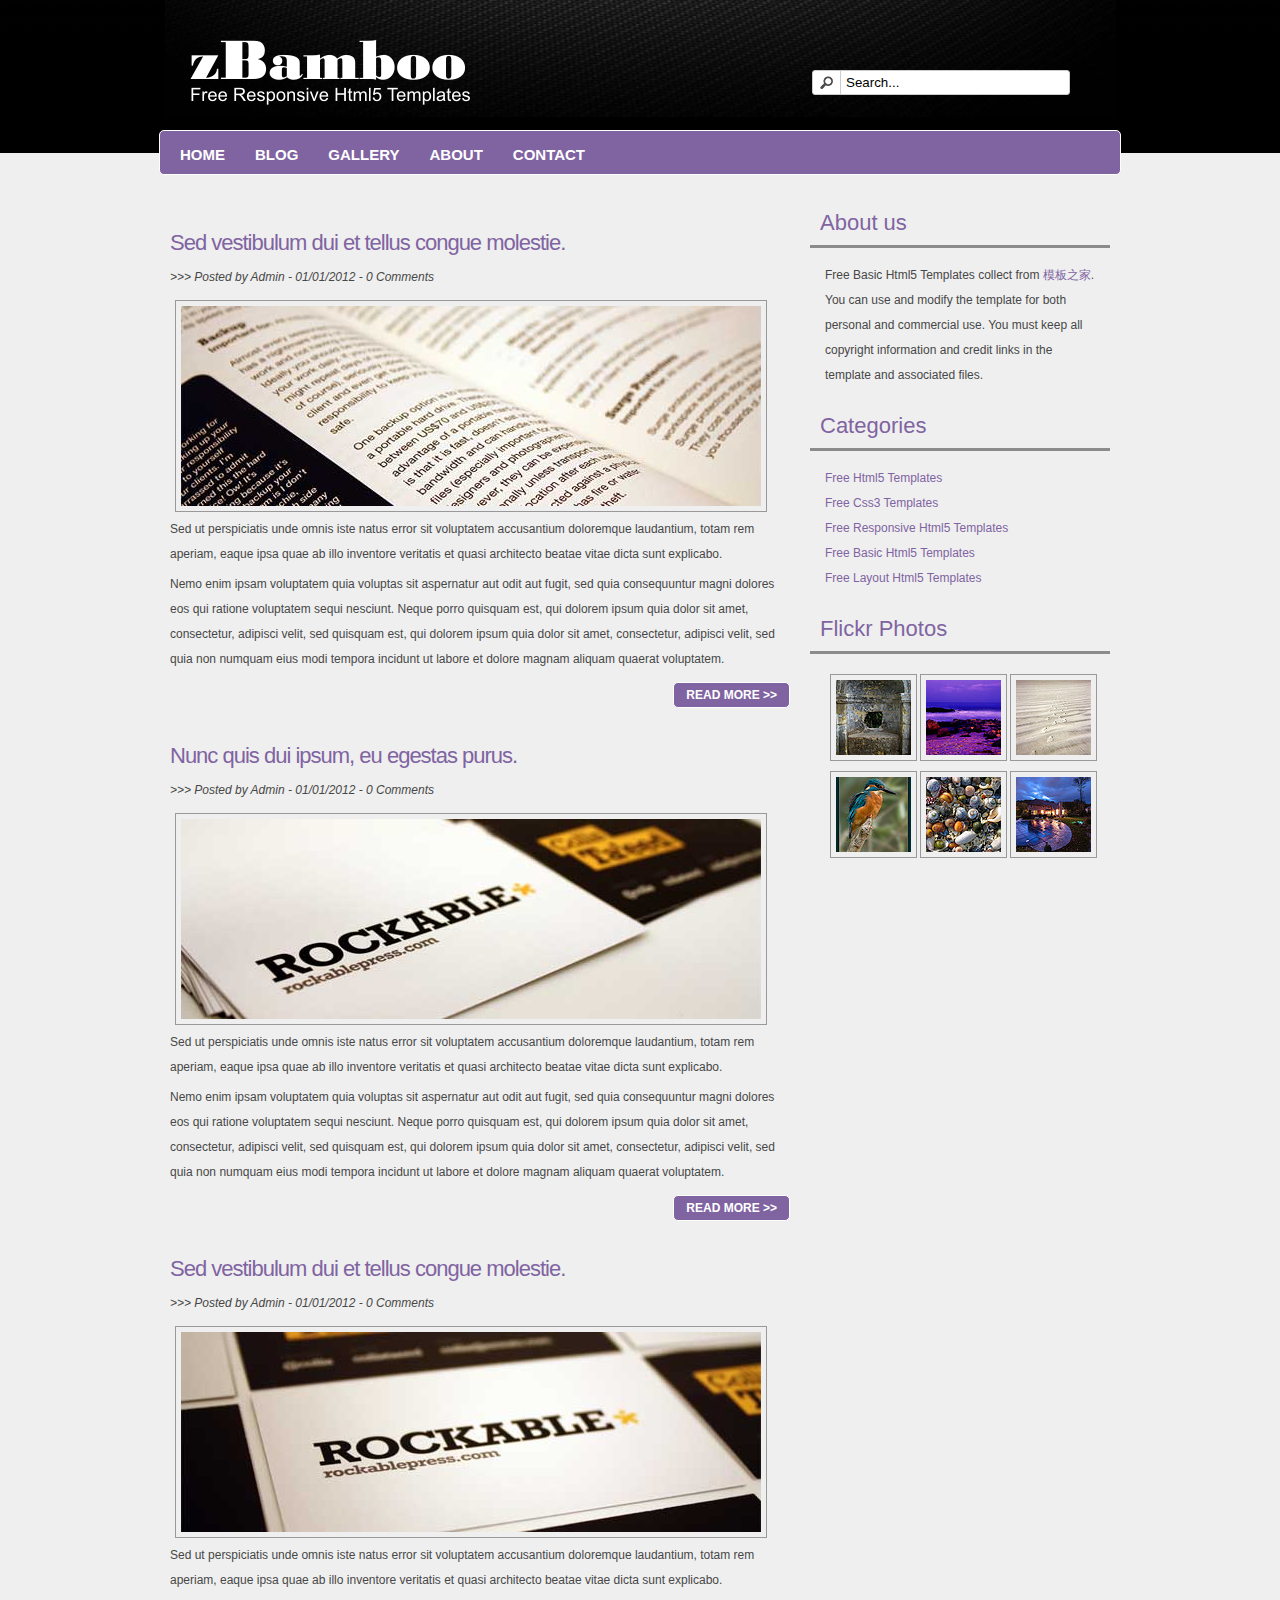
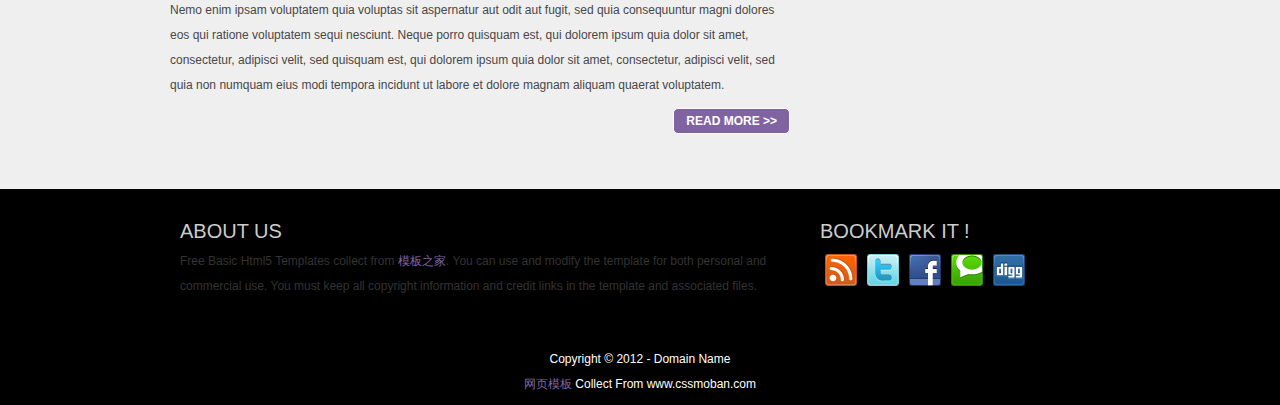
==== blog.html @ 7bd302c9 "scxjyjy" ====
﻿<!DOCTYPE html>
<!--[if lt IE 7 ]><html class="ie ie6" lang="en"> <![endif]-->
<!--[if IE 7 ]><html class="ie ie7" lang="en"> <![endif]-->
<!--[if IE 8 ]><html class="ie ie8" lang="en"> <![endif]-->
<!--[if (gte IE 9)|!(IE)]><!--><html lang="en"> <!--<![endif]-->
<head>

    <!-- Basic Page Needs
  ================================================== -->
	<meta charset="utf-8">
	<title>zBamboo Free Html5 Responsive Template</title>
	<meta name="description" content="Free Html5 Templates and Free Responsive Themes Designed by Kimmy">
	<meta name="author" content="www.cssmoban.com">
	
    <!-- Mobile Specific Metas
  ================================================== -->
	<meta name="viewport" content="width=device-width, initial-scale=1, maximum-scale=1">
    
    <!-- CSS
  ================================================== -->
	<link rel="stylesheet" href="css/zerogrid.css">
	<link rel="stylesheet" href="css/style.css">
    <link rel="stylesheet" href="css/responsive.css">
	<link rel="stylesheet" href="css/responsiveslides.css" />
	
	<!--[if lt IE 8]>
       <div style=' clear: both; text-align:center; position: relative;'>
         <a href="http://windows.microsoft.com/en-US/internet-explorer/products/ie/home?ocid=ie6_countdown_bannercode">
           <img src="http://storage.ie6countdown.com/assets/100/images/banners/warning_bar_0000_us.jpg" border="0" height="42" width="820" alt="You are using an outdated browser. For a faster, safer browsing experience, upgrade for free today." />
        </a>
      </div>
    <![endif]-->
    <!--[if lt IE 9]>
		<script src="js/html5.js"></script>
	<![endif]-->
	
	<link href='./images/favicon.ico' rel='icon' type='image/x-icon'/>
	
	<script src="js/jquery.min.js"></script>
	<script src="js/responsiveslides.js"></script>
	<script>
    $(function () {
      $("#slider").responsiveSlides({
        auto: true,
        pager: false,
        nav: true,
        speed: 500,
        maxwidth: 960,
        namespace: "centered-btns"
      });
    });
  </script>
    
</head>
<body>
<!--------------Header--------------->
<header> 
	<div id="logo"><a href=""><img src="./images/logo.png"/></a></div>
	<div id="search">
		<div class="button-search"></div>
		<input type="text" value="Search..." onfocus="if (this.value == &#39;Search...&#39;) {this.value = &#39;&#39;;}" onblur="if (this.value == &#39;&#39;) {this.value = &#39;Search...&#39;;}">
	</div>
</header>

<!--------------Navigation--------------->

<nav>
	<ul>
		<li><a href="index.html">Home</a></li>
		<li><a href="blog.html">Blog</a></li>
		<li><a href="gallery.html">Gallery</a></li>
		<li><a href="single.html">About</a></li>
		<li><a href="single.html">Contact</a></li>
	</ul>
</nav>
			
<!--------------Content--------------->
<section id="content">
	<div class="zerogrid">
		<div class="row">
			<div class="main-content">
				<div class="row">
					<div class="col-2-3">
						<article>
							<div class="heading">
								<h2><a href="single.html">Sed vestibulum dui et tellus congue molestie.</a></h2>
								<p class="info">>>> Posted by Admin - 01/01/2012 - 0 Comments</p>
							</div>
							<div class="content">
								<img src="images/img1.jpg"/>
								<p>Sed ut perspiciatis unde omnis iste natus error sit voluptatem accusantium doloremque laudantium, totam rem aperiam, eaque ipsa quae ab illo inventore veritatis et quasi architecto beatae vitae dicta sunt explicabo.</p>
								<p>Nemo enim ipsam voluptatem quia voluptas sit aspernatur aut odit aut fugit, sed quia consequuntur magni dolores eos qui ratione voluptatem sequi nesciunt. Neque porro quisquam est, qui dolorem ipsum quia dolor sit amet, consectetur, adipisci velit, sed quisquam est, qui dolorem ipsum quia dolor sit amet, consectetur, adipisci velit, sed quia non numquam eius modi tempora incidunt ut labore et dolore magnam aliquam quaerat voluptatem.</p>
							</div>
							<div class="footer">
								<p class="more"><a class="button" href="single.html">Read more >></a></p>
							</div>
						</article>
						<article>
							<div class="heading">
								<h2><a href="single.html">Nunc quis dui ipsum, eu egestas purus.</a></h2>
								<p class="info">>>> Posted by Admin - 01/01/2012 - 0 Comments</p>
							</div>
							<div class="content">
								<img src="images/img2.jpg"/>
								<p>Sed ut perspiciatis unde omnis iste natus error sit voluptatem accusantium doloremque laudantium, totam rem aperiam, eaque ipsa quae ab illo inventore veritatis et quasi architecto beatae vitae dicta sunt explicabo.</p>
								<p>Nemo enim ipsam voluptatem quia voluptas sit aspernatur aut odit aut fugit, sed quia consequuntur magni dolores eos qui ratione voluptatem sequi nesciunt. Neque porro quisquam est, qui dolorem ipsum quia dolor sit amet, consectetur, adipisci velit, sed quisquam est, qui dolorem ipsum quia dolor sit amet, consectetur, adipisci velit, sed quia non numquam eius modi tempora incidunt ut labore et dolore magnam aliquam quaerat voluptatem.</p>
							</div>
							<div class="footer">
								<p class="more"><a class="button" href="single.html">Read more >></a></p>
							</div>
						</article>
						<article>
							<div class="heading">
								<h2><a href="single.html">Sed vestibulum dui et tellus congue molestie.</a></h2>
								<p class="info">>>> Posted by Admin - 01/01/2012 - 0 Comments</p>
							</div>
							<div class="content">
								<img src="images/img3.jpg"/>
								<p>Sed ut perspiciatis unde omnis iste natus error sit voluptatem accusantium doloremque laudantium, totam rem aperiam, eaque ipsa quae ab illo inventore veritatis et quasi architecto beatae vitae dicta sunt explicabo.</p>
								<p>Nemo enim ipsam voluptatem quia voluptas sit aspernatur aut odit aut fugit, sed quia consequuntur magni dolores eos qui ratione voluptatem sequi nesciunt. Neque porro quisquam est, qui dolorem ipsum quia dolor sit amet, consectetur, adipisci velit, sed quisquam est, qui dolorem ipsum quia dolor sit amet, consectetur, adipisci velit, sed quia non numquam eius modi tempora incidunt ut labore et dolore magnam aliquam quaerat voluptatem.</p>
							</div>
							<div class="footer">
								<p class="more"><a class="button" href="single.html">Read more >></a></p>
							</div>
						</article>
					</div>
					<div class="sidebar col-1-3">
						<section>
							<div class="heading">About us</div>
							<div class="content">
								Free Basic Html5 Templates collect from <a href="http://www.cssmoban.com" title="模板之家">模板之家</a>. You can use and modify the template for both personal and commercial use. You must keep all copyright information and credit links in the template and associated files.
							</div>
						</section>
						<section>
							<div class="heading">Categories</div>
							<div class="content">
								<ul>
									<li><a href="http://www.cssmoban.com">Free Html5 Templates</a></li>
									<li><a href="http://www.cssmoban.com">Free Css3 Templates</a></li>
									<li><a href="http://www.cssmoban.com">Free Responsive Html5 Templates</a></li>
									<li><a href="http://www.cssmoban.com">Free Basic Html5 Templates</a></li>
									<li><a href="http://www.cssmoban.com">Free Layout Html5 Templates</a></li>
								</ul>
							</div>
						</section>
						<section>
							<div class="heading">Flickr Photos</div>
							<div class="content">
								<table border="0px">
									<tr>
										<td><img src="images/f1.jpg"/></td>
										<td><img src="images/f2.jpg"/></td>
										<td><img src="images/f3.jpg"/></td>
									</tr>
									<tr>
										<td><img src="images/f4.jpg"/></td>
										<td><img src="images/f5.jpg"/></td>
										<td><img src="images/f6.jpg"/></td>
									</tr>
								</table>
							</div>
						</section>
					</div>
				</div>
			</div>
		</div>
	</div>
</section>
<!--------------Footer--------------->
<footer>
	<div class="zerogrid">
		<div class="row wrapper">
			<section class="col-2-3">
				<div class="heading">About us</div>
				<div class="content">
					Free Basic Html5 Templates collect from <a href="http://www.cssmoban.com" title="模板之家">模板之家</a>. You can use and modify the template for both personal and commercial use. You must keep all copyright information and credit links in the template and associated files.
				</div>
			</section>
			<section class="col-1-3">
				<div class="heading">Bookmark it !</div>
				<div class="content">
					<img src="images/icon1.gif" />
					<img src="images/icon2.gif" />
					<img src="images/icon3.gif" />
					<img src="images/icon4.gif" />
					<img src="images/icon5.gif" />
				</div>
			</section>
		</div>
	</div>
	
	<div id="copyright">
	<p>Copyright © 2012 - Domain Name</p>
	<p><a href="http://www.cssmoban.com/" target="_blank" title="网页模板">网页模板</a> Collect From www.cssmoban.com</p>
</div>
</footer>

</body></html>
---- css/zerogrid.css ----
/*
* Zerogrid V1.0
* Copyright 2012, Kimmy | wwww.cssmoban.com
*/


/*--------------Table of Contents
    #Base 960 Grid
    #Tablet (Portrait)
    #Mobile (Portrait)
    #Mobile (Landscape)
*/
/*--------------Base 960 Grid*/

    .zerogrid                                  { position: relative; width: 960px; margin: 0 auto; padding: 0;}
    .zerogrid .row                             { margin-bottom: 10px;}
	
	.zerogrid .offleft					   	   { margin-left: 0px!important;}
	.zerogrid .offright					       { margin-right: 0px!important;}
	.zerogrid .offtop						   { margin-top: 0px!important;}
	.zerogrid .offbottom					   { margin-bottom: 0px!important;}
	

	.zerogrid .col01,.zerogrid .col02,.zerogrid .col03,.zerogrid .col04,.zerogrid .col05,.zerogrid .col06,.zerogrid .col07,.zerogrid .col08,
	.zerogrid .col09,.zerogrid .col10,.zerogrid .col11,.zerogrid .col12,.zerogrid .col13 ,.zerogrid .col14,.zerogrid .col15 ,.zerogrid .col16,
	.zerogrid .col-1-3,.zerogrid .col-2-3 { float: left; display: inline; margin:10px;}
	
    /* Base Grid */
	.zerogrid .col01                    { width: 40px;  }
    .zerogrid .col02                    { width: 100px; }
    .zerogrid .col03                    { width: 160px; }
    .zerogrid .col04                    { width: 220px; }
    .zerogrid .col05                    { width: 280px; }
    .zerogrid .col06                    { width: 340px; }
    .zerogrid .col07                    { width: 400px; }
    .zerogrid .col08                    { width: 460px; }
    .zerogrid .col09                    { width: 520px; }
    .zerogrid .col10                    { width: 580px; }
    .zerogrid .col11                    { width: 640px; }
    .zerogrid .col12                    { width: 700px; }
    .zerogrid .col13                    { width: 760px; }
    .zerogrid .col14                    { width: 820px; }
    .zerogrid .col15                    { width: 880px; }
    .zerogrid .col16                    { width: 940px; }

    .zerogrid .col-1-3                  { width: 300px; }
    .zerogrid .col-2-3                  { width: 620px; }

    /* Offsets */
    .zerogrid .offset01                   { margin-left: 60px;  }
    .zerogrid .offset02                   { margin-left: 120px; }
    .zerogrid .offset03                   { margin-left: 180px; }
    .zerogrid .offset04                   { margin-left: 240px; }
    .zerogrid .offset05                   { margin-left: 300px; }
    .zerogrid .offset06                   { margin-left: 360px; }
    .zerogrid .offset07                   { margin-left: 420px; }
    .zerogrid .offset08                   { margin-left: 480px; }
    .zerogrid .offset09                   { margin-left: 540px; }
    .zerogrid .offset10                   { margin-left: 600px; }
    .zerogrid .offset11                   { margin-left: 660px; }
    .zerogrid .offset12                   { margin-left: 720px; }
    .zerogrid .offset13                   { margin-left: 780px; }
    .zerogrid .offset14                   { margin-left: 840px; }
    .zerogrid .offset15                   { margin-left: 900px; }



/*--------------Tablet (Portrait)*/

    /* Note: Design for a width of 768px */

    @media only screen and (min-width: 768px) and (max-width: 959px) {
        .zerogrid                          { width: 768px; }

		.zerogrid .col01,.zerogrid .col02,.zerogrid .col03,.zerogrid .col04,.zerogrid .col05,.zerogrid .col06,.zerogrid .col07,.zerogrid .col08,
		.zerogrid .col09,.zerogrid .col10,.zerogrid .col11,.zerogrid .col12,.zerogrid .col13 ,.zerogrid .col14,.zerogrid .col15 ,.zerogrid .col16,
		.zerogrid .col-1-3,.zerogrid .col-2-3 { margin: 10px;  }
		
        .zerogrid .col01                   { width: 28px; }
        .zerogrid .col02                   { width: 76px; }
        .zerogrid .col03                   { width: 124px; }
        .zerogrid .col04                   { width: 172px; }
        .zerogrid .col05                   { width: 220px; }
        .zerogrid .col06                   { width: 268px; }
        .zerogrid .col07                   { width: 316px; }
        .zerogrid .col08                   { width: 364px; }
        .zerogrid .col09                   { width: 412px; }
        .zerogrid .col10                   { width: 460px; }
        .zerogrid .col11                   { width: 508px; }
        .zerogrid .col12                   { width: 556px; }
        .zerogrid .col13                   { width: 604px; }
        .zerogrid .col14                   { width: 652px; }
        .zerogrid .col15                   { width: 700px; }
        .zerogrid .col16                   { width: 748px; }

        .zerogrid .col-1-3                { width: 236px; }
        .zerogrid .col-2-3                { width: 492px; }

        /* Offsets */ 
        .zerogrid .offset01                 { margin-left: 48px; }
        .zerogrid .offset02                 { margin-left: 96px; }
        .zerogrid .offset03                 { margin-left: 144px; }
        .zerogrid .offset04                 { margin-left: 192px; }
        .zerogrid .offset05                 { margin-left: 240px; }
        .zerogrid .offset06                 { margin-left: 288px; }
        .zerogrid .offset07                 { margin-left: 336px; }
        .zerogrid .offset08                 { margin-left: 384px; }
        .zerogrid .offset09                 { margin-left: 432px; }
        .zerogrid .offset10                 { margin-left: 480px; }
        .zerogrid .offset11                 { margin-left: 528px; }
        .zerogrid .offset12                 { margin-left: 576px; }
        .zerogrid .offset13                 { margin-left: 624px; }
        .zerogrid .offset14                 { margin-left: 672px; }
        .zerogrid .offset15                 { margin-left: 720px; }
    }


/*--------------Mobile (Portrait)*/

    /* Note: Design for a width of 320px */

    @media only screen and (max-width: 767px) {
        .zerogrid { width: 300px; }

		.zerogrid .col01,.zerogrid .col02,.zerogrid .col03,.zerogrid .col04,.zerogrid .col05,.zerogrid .col06,.zerogrid .col07,.zerogrid .col08,
		.zerogrid .col09,.zerogrid .col10,.zerogrid .col11,.zerogrid .col12,.zerogrid .col13 ,.zerogrid .col14,.zerogrid .col15 ,.zerogrid .col16,
		.zerogrid .col-1-3,.zerogrid .col-2-3 {margin: 10px 0; }
		
        .zerogrid .col01,
        .zerogrid .col02,
        .zerogrid .col03,
        .zerogrid .col04,
        .zerogrid .col05,
        .zerogrid .col06,
        .zerogrid .col07,
        .zerogrid .col08,
        .zerogrid .col09,
        .zerogrid .col10,
        .zerogrid .col11,
        .zerogrid .col12,
        .zerogrid .col13,
        .zerogrid .col14,
        .zerogrid .col15,
        .zerogrid .col16,
        .zerogrid .col-1-3,
        .zerogrid .col-2-3  { width: 300px; }

        /* Offsets */
        .zerogrid .offset01,
        .zerogrid .offset02,
        .zerogrid .offset03,
        .zerogrid .offset04,
        .zerogrid .offset05,
        .zerogrid .offset06,
        .zerogrid .offset07,
        .zerogrid .offset08,
        .zerogrid .offset09,
        .zerogrid .offset10,
        .zerogrid .offset11,
        .zerogrid .offset12,
        .zerogrid .offset13,
        .zerogrid .offset14,
        .zerogrid .offset15 { margin-left: 0; }

    }


/*--------------Mobile (Landscape)*/

    /* Note: Design for a width of 480px */

    @media only screen and (min-width: 480px) and (max-width: 767px) {
        .zerogrid { width: 420px; }
		
        .zerogrid .col01,.zerogrid .col02,.zerogrid .col03,.zerogrid .col04,.zerogrid .col05,.zerogrid .col06,.zerogrid .col07,.zerogrid .col08,
		.zerogrid .col09,.zerogrid .col10,.zerogrid .col11,.zerogrid .col12,.zerogrid .col13 ,.zerogrid .col14,.zerogrid .col15 ,.zerogrid .col16,
		.zerogrid .col-1-3,.zerogrid .col-2-3 {margin: 10px 0; }

        .zerogrid .col01,
        .zerogrid .col02,
        .zerogrid .col03,
        .zerogrid .col04,
        .zerogrid .col05,
        .zerogrid .col06,
        .zerogrid .col07,
        .zerogrid .col08,
        .zerogrid .col09,
        .zerogrid .col10,
        .zerogrid .col11,
        .zerogrid .col12,
        .zerogrid .col13,
        .zerogrid .col14,
        .zerogrid .col15,
        .zerogrid .col16,
        .zerogrid .col-1-3,
        .zerogrid .col-2-3 { width: 420px; }
    }
	

/* #Clearing
================================================== */

/* Self Clearing Goodness */
.zerogrid:after { content: "\0020"; display: block; height: 0; clear: both; visibility: hidden; }

/* Use clearfix class on parent to clear nested columns,
or wrap each row of columns in a <div class="row"> */
.clearfix:before,
.clearfix:after,
.row:before,
.row:after {
  content: '\0020';
  display: block;
  overflow: hidden;
  visibility: hidden;
  width: 0;
  height: 0; }
.row:after,
.clearfix:after {
  clear: both; }
.row,
.clearfix {
  zoom: 1; }

/* You can also use a <br class="clear" /> to clear columns */
.clear {
  clear: both;
  display: block;
  overflow: hidden;
  visibility: hidden;
  width: 0;
  height: 0;
}
---- css/style.css ----
/*
Free Basic Html5 Responsive Templates
Author: Kimmy
Author URI: http://www.cssmoban.com/
*/
/* ---------------------Reset----------------------- */
a,abbr,acronym,address,applet,article,aside,audio,b,blockquote,big,body,center,canvas,caption,cite,code,command,datalist,dd,del,details,dfn,dl,div,dt,em,embed,fieldset,figcaption,figure,font,footer,form,h1,h2,h3,h4,h5,h6,header,hgroup,html,i,iframe,img,ins,kbd,keygen,label,legend,li,meter,nav,object,ol,output,p,pre,progress,q,s,samp,section,small,span,source,strike,strong,sub,sup,table,tbody,tfoot,thead,th,tr,tdvideo,tt,u,ul,var{background:transparent;border:0 none;font-size:100%;margin:0;padding:0;border:0;outline:0;vertical-align:top;}ol, ul {list-style:none;}blockquote, q {quotes:none;}table, table td {padding:0;border:none;border-collapse:collapse;}img {vertical-align:top;}embed {vertical-align:top;}
article, aside, audio, canvas, command, datalist, details, embed, figcaption, figure, footer, header, hgroup, keygen, meter, nav, output, progress, section, source, video {display:block;}
mark, rp, rt, ruby, summary, time {display:inline;}
input, textarea {border:0; padding:0; margin:0; outline: 0;}
iframe {border:0; margin:0; padding:0;}
input, textarea, select {margin:0; padding:0px;}

/* -------------------------------------------- */
/* ------------------Style---------------------- */
/* -------------------------------------------- */
html, body {width:100%; padding:0; margin:0;}
body {background: #EFEFEF url(../images/bodybg.jpg) repeat-x;color: #474747;font: 12px/25px Arial, Helvetica, sans-serif;}

/*-------------------------*/
a{color: #8064A2;text-decoration: none;}
a:hover {text-decoration: none;}

a.button, input.button {	cursor: pointer;	color: #ffffff;	line-height: 12px;	font-family: Arial, Helvetica, sans-serif;	font-size: 12px;	font-weight: bold;	background: #8064A2;	border:1px solid #ffffff; -webkit-border-radius: 5px;-moz-border-radius: 5px;-khtml-border-radius: 5px;border-radius: 5px;;}
a.button {	display: inline-block;	text-decoration: none;	padding: 6px 12px 6px 12px;}
input.button {	margin: 0;	border: 0;	height: 24px;	padding: 0px 12px 0px 12px;}
a.button:hover, input.button:hover {}

/*-------------header */
header {width:960px;margin: 0px auto; height: 130px; position:relative; background: #000000 url(../images/headerbg.jpg) no-repeat top center;}

header #logo {position:absolute; top:40px; left: 30px;}

header #search {position: absolute;top: 70px;right: 50px;	width: 258px;z-index: 15;}
header .button-search {	position: absolute;	left: 0px;	background: url('../images/button-search.png') center center no-repeat;	width: 28px;	height: 24px;	border-right: 1px solid #CCCCCC;	cursor: pointer;}
header #search input {	background: #FFF;	padding: 1px 1px 1px 33px;	width: 222px;	height: 21px;	border: 1px solid #CCCCCC;	-webkit-border-radius: 3px 3px 3px 3px;	-moz-border-radius: 3px 3px 3px 3px;	-khtml-border-radius: 3px 3px 3px 3px;	border-radius: 3px 3px 3px 3px;}

/*------------menu */
nav {width:960px;height: 43px;margin: 0 auto 15px auto;background:#8064A2; border:1px solid #FFF;-webkit-border-radius: 5px;-moz-border-radius: 5px;-khtml-border-radius: 5px;border-radius: 5px;}
nav ul {list-style: none;margin: 0;padding: 0 5px;}
nav ul li {position: relative;float: left;padding: 5px;}
nav ul li:hover {background: url('../images/menu-bg-act.jpg') repeat-x;}
nav ul li a {font-size: 15px; color: #ffffff;display: block;padding: 6px 10px 6px 10px;margin-bottom: 5px;z-index: 6;position: relative;font-weight:bold; text-transform:uppercase;}
nav ul li:hover a{color:#000;}

.featured{width:960px; margin:0 auto;}
/*-------------content */
#content {}

.main-content{}
.main-content article{margin: 20px 0;overflow:hidden; position:relative}
.main-content .heading h2{ font-size:22px; line-height:25px; letter-spacing:-1px; font-weight:normal; margin:10px 0;}
.main-content .heading .info{font-size:12px; font-style:italic;}
.main-content .content{}
.main-content .content img{float:left; margin:5px; padding:5px; border:1px solid #999;}
.main-content p{margin: 5px 0;}
.main-content .footer{}
.main-content .footer .more{float:right;}
.main-content .footer .more a{ text-decoration:none; text-transform:uppercase;}

.sidebar .heading{font-size:22px; font-weight:normal; padding: 10px ; color:#8064A2;}
.sidebar .content{padding:15px;border-top:3px solid #8B8B8B;}
.sidebar .content img{float:left; margin:5px;}
.sidebar .content a{color:#8064A2;}

/*------------footer */ 
footer { background:#000000;}
footer .wrapper{padding: 20px 0px;}
footer .heading{ color:#CCCCCC; padding-bottom:5px; padding-left:10px;font-size:20px; font-weight:normal; text-transform:uppercase;}
footer .content{color:#333333; padding-left:10px;}
footer .content img{float:left; margin:5px;}
footer ul {margin:0; padding:0;list-style-image:none;}
footer ul li { list-style:circle;margin-left:20px;}
footer ul li a { font-size:14px; color:#515151;}
footer ul li a:hover {color:#8064A2; text-decoration:none; cursor:pointer;}

/*-------------copyright*/
#copyright{ width:100%; display:inline-block; text-align:center; padding:8px 0px;color:#ffffff;}
---- css/responsive.css ----
html {
   -webkit-text-size-adjust: none;
}
.video embed,
.video object,
.video iframe {
   width: 100%;
   height: auto;
}
img{
	max-width:100%;
	height: auto;
   	width: auto\9; /* ie8 */
}

@media only screen and (min-width: 768px) and (max-width: 959px) {
	nav{width:100%;}
	header, nav, .featured {width:768px;}
}

@media only screen and (max-width: 767px) {
	header {margin-top: 0px;width:100%;height:170px;}
	header #search{bottom:10px; top:auto; right:5px;}
	.featured{width:100%;}
	nav {width:100%;background:none;height:auto;}
	nav ul li {float: none;background:#8064A2;text-align:center;padding-bottom:0px;margin-top:5px;}
	nav ul li a{margin-bottom : 0px;}
	#content{background-color:#ffffff;}
	
}

@media only screen and (min-width: 480px) and (max-width: 767px) {
	
}
---- css/responsiveslides.css ----
/*! http://responsiveslides.com v1.32 by @viljamis */

.rslides {
  position: relative;
  list-style: none;
  overflow: hidden;
  width: 100%;
  padding: 0;
  margin: 0;
  }

.rslides li {
  position: absolute;
  display: none;
  width: 100%;
  left: 0;
  top: 0;
  }

.rslides li:first-child {
  position: relative;
  display: block;
  float: left;
  }

.rslides img {
  display: block;
  height: auto;
  float: left;
  width: 100%;
  border: 0;
  }
 
 .rslides {
  margin: 0 auto;
  }

.rslides_container {
  
  position: relative;
  }

.centered-btns_nav {
  position: absolute;
  -webkit-tap-highlight-color: rgba(0,0,0,0);
  top: 50%;
  left: 0;
  opacity: 0.7;
  text-indent: -9999px;
  overflow: hidden;
  text-decoration: none;
  height: 61px;
  width: 38px;
  background: transparent url("../images/themes.gif") no-repeat left top;
  margin-top: -45px;
  }

.centered-btns_nav:active {
  opacity: 1.0;
  }

.centered-btns_nav.next {
  left: auto;
  background-position: right top;
  right: 0;
  }

.transparent-btns_nav {
  position: absolute;
  -webkit-tap-highlight-color: rgba(0,0,0,0);
  top: 0;
  left: 0;
  display: block;
  background: #fff; /* Fix for IE6-9 */
  opacity: 0;
  filter: alpha(opacity=1);
  width: 48%;
  text-indent: -9999px;
  overflow: hidden;
  height: 91%;
  }

.transparent-btns_nav.next {
  left: auto;
  right: 0;
  }

.large-btns_nav {
  position: absolute;
  -webkit-tap-highlight-color: rgba(0,0,0,0);
  opacity: 0.6;
  text-indent: -9999px;
  overflow: hidden;
  top: 0;
  bottom: 0;
  left: 0;
  background: #000 url("../images/themes.gif") no-repeat left 50%;
  width: 38px;
  }

.large-btns_nav:active {
  opacity: 1.0;
  }

.large-btns_nav.next {
  left: auto;
  background-position: right 50%;
  right: 0;
  }

.centered-btns_nav:focus,
.transparent-btns_nav:focus,
.large-btns_nav:focus {
  outline: none;
  }

.centered-btns_tabs,
.transparent-btns_tabs,
.large-btns_tabs {
  margin-top: 10px;
  text-align: center;
  }

.centered-btns_tabs li,
.transparent-btns_tabs li,
.large-btns_tabs li {
  display: inline;
  float: none;
  _float: left;
  *float: left;
  margin-right: 5px;
  }

.centered-btns_tabs a,
.transparent-btns_tabs a,
.large-btns_tabs a {
  text-indent: -9999px;
  overflow: hidden;
  -webkit-border-radius: 15px;
  -moz-border-radius: 15px;
  border-radius: 15px;
  background: #ccc;
  background: rgba(0,0,0, .2);
  display: inline-block;
  _display: block;
  *display: block;
  -webkit-box-shadow: inset 0 0 2px 0 rgba(0,0,0,.3);
  -moz-box-shadow: inset 0 0 2px 0 rgba(0,0,0,.3);
  box-shadow: inset 0 0 2px 0 rgba(0,0,0,.3);
  width: 9px;
  height: 9px;
  }

.centered-btns_here a,
.transparent-btns_here a,
.large-btns_here a {
  background: #222;
  background: rgba(0,0,0, .8);
  }
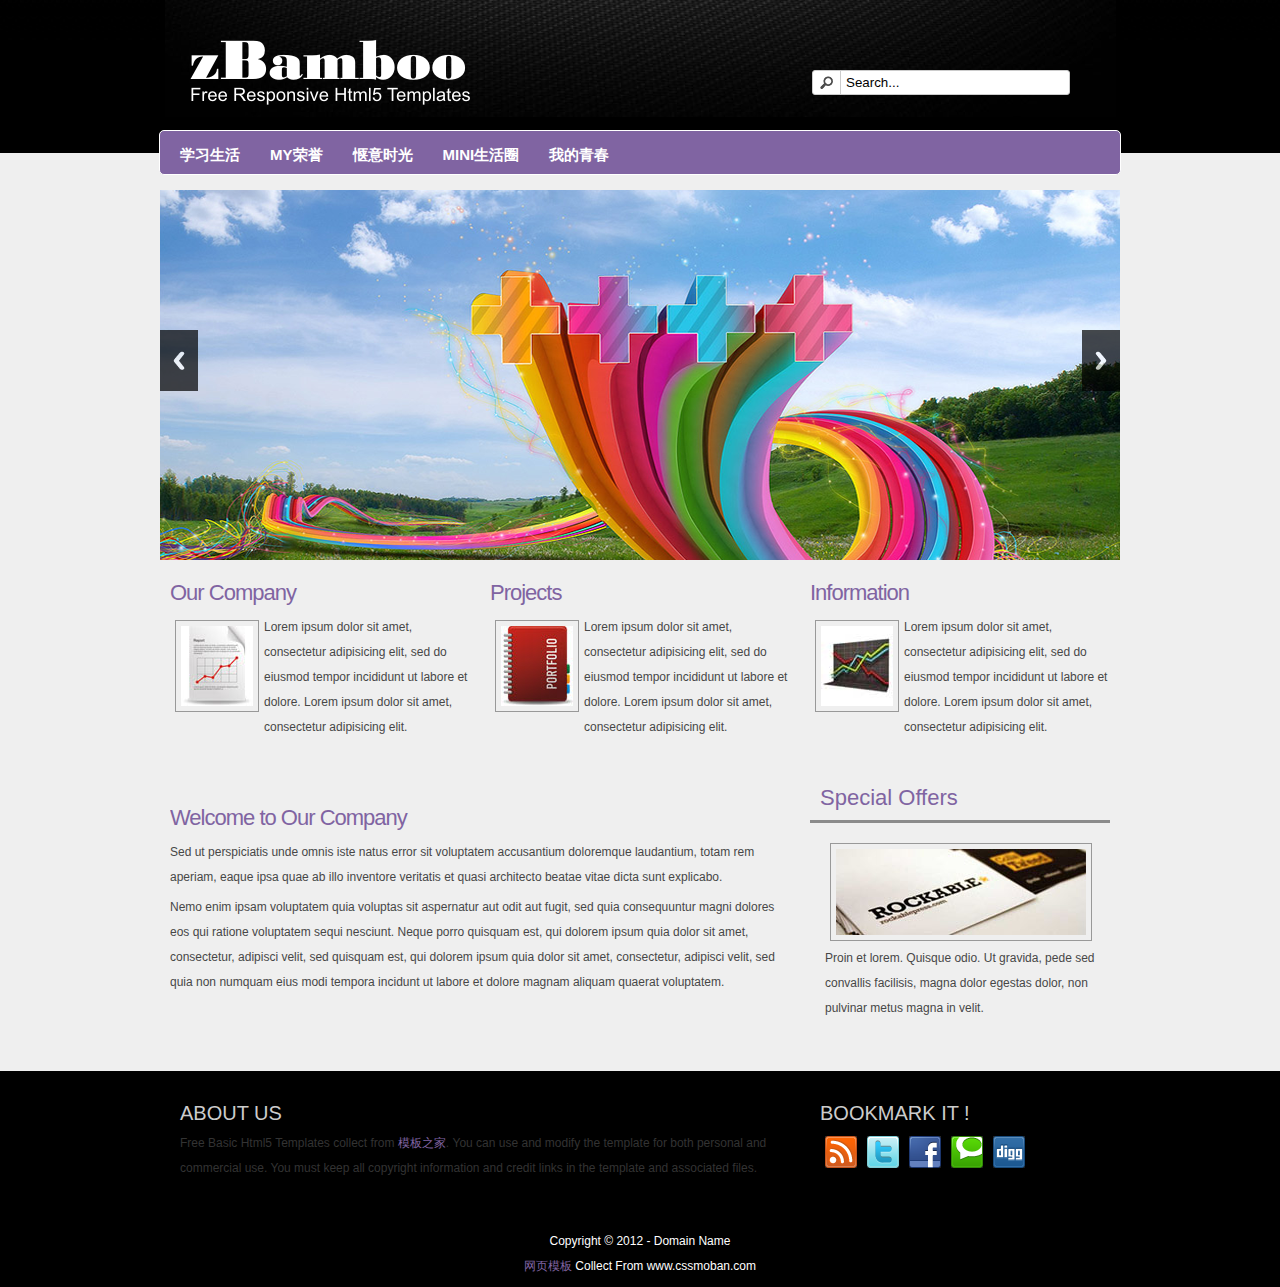
==== commit 2cabe4ec: "11" ====
--- a/blog.html
+++ b/blog.html
@@ -58,7 +58,7 @@
 	<div id="logo"><a href=""><img src="./images/logo.png"/></a></div>
 	<div id="search">
 		<div class="button-search"></div>
-		<input type="text" value="Search..." onfocus="if (this.value == &#39;Search...&#39;) {this.value = &#39;&#39;;}" onblur="if (this.value == &#39;&#39;) {this.value = &#39;Search...&#39;;}">
+		<input type="text" value="Search..." onFocus="if (this.value == &#39;Search...&#39;) {this.value = &#39;&#39;;}" onBlur="if (this.value == &#39;&#39;) {this.value = &#39;Search...&#39;;}">
 	</div>
 </header>
 
@@ -66,13 +66,25 @@
 
 <nav>
 	<ul>
-		<li><a href="index.html">Home</a></li>
-		<li><a href="blog.html">Blog</a></li>
-		<li><a href="gallery.html">Gallery</a></li>
-		<li><a href="single.html">About</a></li>
-		<li><a href="single.html">Contact</a></li>
+		<li><a href="index.html">学习生活</a></li>
+		<li><a href="blog.html">My荣誉</a></li>
+		<li><a href="gallery.html">惬意时光</a></li>
+		<li><a href="single.html">mini生活圈</a></li>
+		<li><a href="single.html">我的青春</a></li>
 	</ul>
 </nav>
+
+<!--------------Slideshow--------------->
+
+<section class="featured">
+	<div class="rslides_container">
+		<ul class="rslides" id="slider">
+			<li><img src="images/slide1.png"/></li>
+			<li><img src="images/slide2.png"/></li>
+			<li><img src="images/slide3.png"/></li>
+		</ul>
+	</div>
+</section>
 			
 <!--------------Content--------------->
 <section id="content">
@@ -80,84 +92,59 @@
 		<div class="row">
 			<div class="main-content">
 				<div class="row">
+					<div class="col-1-3">
+						<section>
+							<div class="heading">
+								<h2><a href="blog.html">Our Company</a></h2>
+							</div>
+							<div class="content">
+								<img src="images/icon1.jpg"/>
+								<p>Lorem ipsum dolor sit amet, consectetur adipisicing elit, sed do eiusmod tempor incididunt ut labore et dolore. Lorem ipsum dolor sit amet, consectetur adipisicing elit.</p>
+							</div>
+						</section>
+					</div>
+					<div class="col-1-3">
+						<section>
+							<div class="heading">
+								<h2><a href="blog.html">Projects</a></h2>
+							</div>
+							<div class="content">
+								<img src="images/icon2.jpg"/>
+								<p>Lorem ipsum dolor sit amet, consectetur adipisicing elit, sed do eiusmod tempor incididunt ut labore et dolore. Lorem ipsum dolor sit amet, consectetur adipisicing elit.</p>
+							</div>
+						</section>
+					</div>
+					<div class="col-1-3">
+						<section>
+							<div class="heading">
+								<h2><a href="blog.html">Information</a></h2>
+							</div>
+							<div class="content">
+								<img src="images/icon3.jpg"/>
+								<p>Lorem ipsum dolor sit amet, consectetur adipisicing elit, sed do eiusmod tempor incididunt ut labore et dolore. Lorem ipsum dolor sit amet, consectetur adipisicing elit.</p>
+							</div>
+						</section>
+					</div>
+				</div>
+				
+				<div class="row">
 					<div class="col-2-3">
 						<article>
 							<div class="heading">
-								<h2><a href="single.html">Sed vestibulum dui et tellus congue molestie.</a></h2>
-								<p class="info">>>> Posted by Admin - 01/01/2012 - 0 Comments</p>
+								<h2><a href="blog.html">Welcome to Our Company</a></h2>
 							</div>
 							<div class="content">
-								<img src="images/img1.jpg"/>
 								<p>Sed ut perspiciatis unde omnis iste natus error sit voluptatem accusantium doloremque laudantium, totam rem aperiam, eaque ipsa quae ab illo inventore veritatis et quasi architecto beatae vitae dicta sunt explicabo.</p>
 								<p>Nemo enim ipsam voluptatem quia voluptas sit aspernatur aut odit aut fugit, sed quia consequuntur magni dolores eos qui ratione voluptatem sequi nesciunt. Neque porro quisquam est, qui dolorem ipsum quia dolor sit amet, consectetur, adipisci velit, sed quisquam est, qui dolorem ipsum quia dolor sit amet, consectetur, adipisci velit, sed quia non numquam eius modi tempora incidunt ut labore et dolore magnam aliquam quaerat voluptatem.</p>
-							</div>
-							<div class="footer">
-								<p class="more"><a class="button" href="single.html">Read more >></a></p>
-							</div>
-						</article>
-						<article>
-							<div class="heading">
-								<h2><a href="single.html">Nunc quis dui ipsum, eu egestas purus.</a></h2>
-								<p class="info">>>> Posted by Admin - 01/01/2012 - 0 Comments</p>
-							</div>
-							<div class="content">
-								<img src="images/img2.jpg"/>
-								<p>Sed ut perspiciatis unde omnis iste natus error sit voluptatem accusantium doloremque laudantium, totam rem aperiam, eaque ipsa quae ab illo inventore veritatis et quasi architecto beatae vitae dicta sunt explicabo.</p>
-								<p>Nemo enim ipsam voluptatem quia voluptas sit aspernatur aut odit aut fugit, sed quia consequuntur magni dolores eos qui ratione voluptatem sequi nesciunt. Neque porro quisquam est, qui dolorem ipsum quia dolor sit amet, consectetur, adipisci velit, sed quisquam est, qui dolorem ipsum quia dolor sit amet, consectetur, adipisci velit, sed quia non numquam eius modi tempora incidunt ut labore et dolore magnam aliquam quaerat voluptatem.</p>
-							</div>
-							<div class="footer">
-								<p class="more"><a class="button" href="single.html">Read more >></a></p>
-							</div>
-						</article>
-						<article>
-							<div class="heading">
-								<h2><a href="single.html">Sed vestibulum dui et tellus congue molestie.</a></h2>
-								<p class="info">>>> Posted by Admin - 01/01/2012 - 0 Comments</p>
-							</div>
-							<div class="content">
-								<img src="images/img3.jpg"/>
-								<p>Sed ut perspiciatis unde omnis iste natus error sit voluptatem accusantium doloremque laudantium, totam rem aperiam, eaque ipsa quae ab illo inventore veritatis et quasi architecto beatae vitae dicta sunt explicabo.</p>
-								<p>Nemo enim ipsam voluptatem quia voluptas sit aspernatur aut odit aut fugit, sed quia consequuntur magni dolores eos qui ratione voluptatem sequi nesciunt. Neque porro quisquam est, qui dolorem ipsum quia dolor sit amet, consectetur, adipisci velit, sed quisquam est, qui dolorem ipsum quia dolor sit amet, consectetur, adipisci velit, sed quia non numquam eius modi tempora incidunt ut labore et dolore magnam aliquam quaerat voluptatem.</p>
-							</div>
-							<div class="footer">
-								<p class="more"><a class="button" href="single.html">Read more >></a></p>
 							</div>
 						</article>
 					</div>
 					<div class="sidebar col-1-3">
-						<section>
-							<div class="heading">About us</div>
+						<section class="">
+							<div class="heading">Special Offers</div>
 							<div class="content">
-								Free Basic Html5 Templates collect from <a href="http://www.cssmoban.com" title="模板之家">模板之家</a>. You can use and modify the template for both personal and commercial use. You must keep all copyright information and credit links in the template and associated files.
-							</div>
-						</section>
-						<section>
-							<div class="heading">Categories</div>
-							<div class="content">
-								<ul>
-									<li><a href="http://www.cssmoban.com">Free Html5 Templates</a></li>
-									<li><a href="http://www.cssmoban.com">Free Css3 Templates</a></li>
-									<li><a href="http://www.cssmoban.com">Free Responsive Html5 Templates</a></li>
-									<li><a href="http://www.cssmoban.com">Free Basic Html5 Templates</a></li>
-									<li><a href="http://www.cssmoban.com">Free Layout Html5 Templates</a></li>
-								</ul>
-							</div>
-						</section>
-						<section>
-							<div class="heading">Flickr Photos</div>
-							<div class="content">
-								<table border="0px">
-									<tr>
-										<td><img src="images/f1.jpg"/></td>
-										<td><img src="images/f2.jpg"/></td>
-										<td><img src="images/f3.jpg"/></td>
-									</tr>
-									<tr>
-										<td><img src="images/f4.jpg"/></td>
-										<td><img src="images/f5.jpg"/></td>
-										<td><img src="images/f6.jpg"/></td>
-									</tr>
-								</table>
+								<img src="images/img.jpg" />
+								<p>Proin et lorem. Quisque odio. Ut gravida, pede sed convallis facilisis, magna dolor egestas dolor, non pulvinar metus magna in velit.</p>
 							</div>
 						</section>
 					</div>
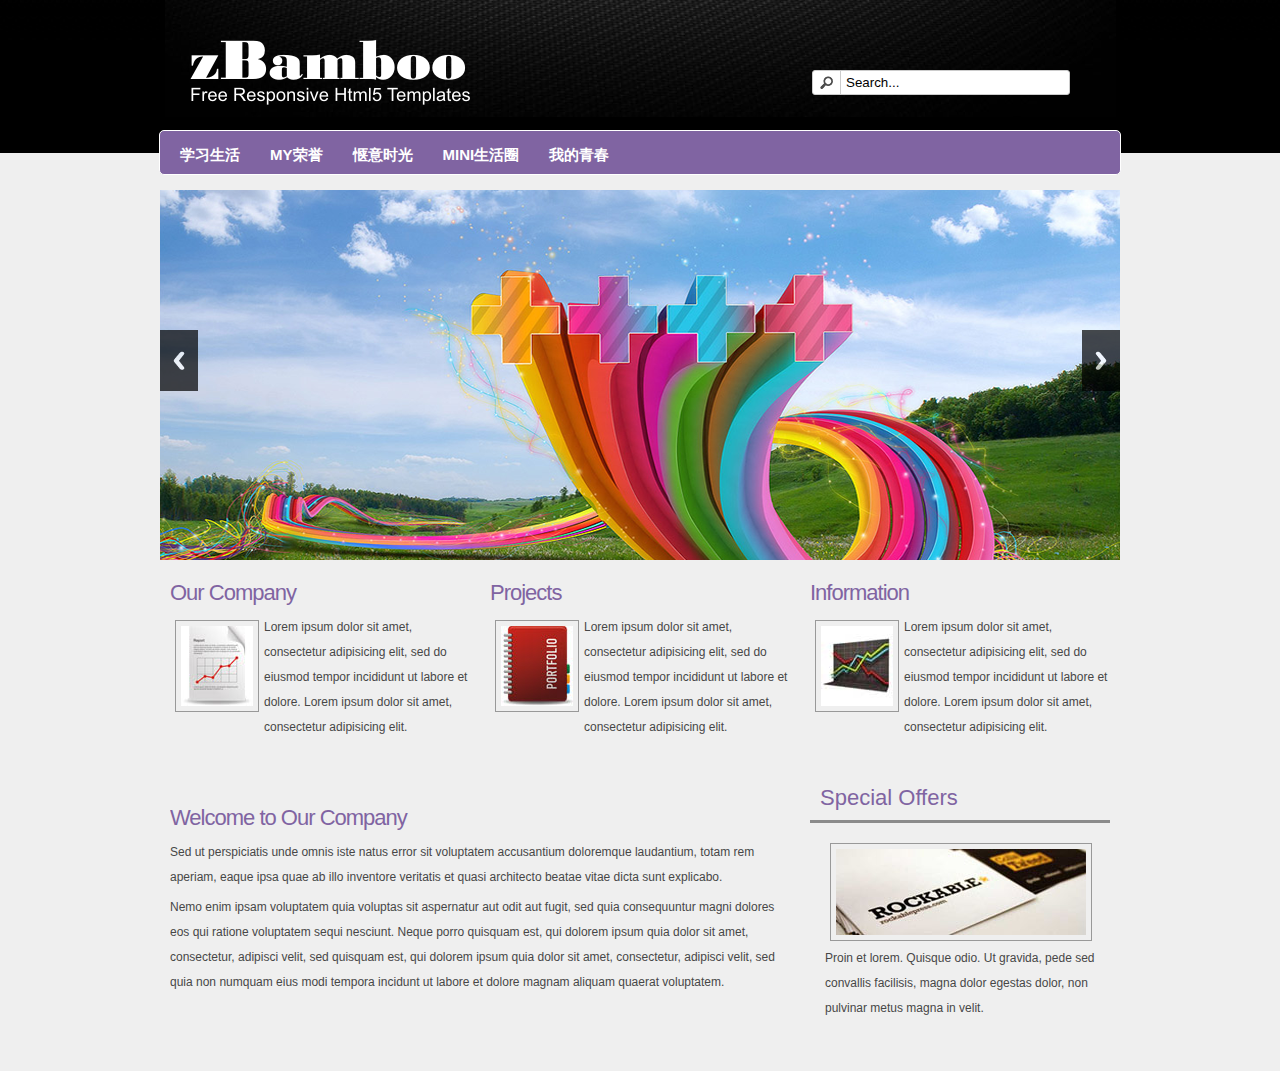
==== commit d71e728d: "111" ====
--- a/blog.html
+++ b/blog.html
@@ -8,7 +8,7 @@
     <!-- Basic Page Needs
   ================================================== -->
 	<meta charset="utf-8">
-	<title>zBamboo Free Html5 Responsive Template</title>
+	<title>MyAlbum</title>
 	<meta name="description" content="Free Html5 Templates and Free Responsive Themes Designed by Kimmy">
 	<meta name="author" content="www.cssmoban.com">
 	
@@ -153,33 +153,6 @@
 		</div>
 	</div>
 </section>
-<!--------------Footer--------------->
-<footer>
-	<div class="zerogrid">
-		<div class="row wrapper">
-			<section class="col-2-3">
-				<div class="heading">About us</div>
-				<div class="content">
-					Free Basic Html5 Templates collect from <a href="http://www.cssmoban.com" title="模板之家">模板之家</a>. You can use and modify the template for both personal and commercial use. You must keep all copyright information and credit links in the template and associated files.
-				</div>
-			</section>
-			<section class="col-1-3">
-				<div class="heading">Bookmark it !</div>
-				<div class="content">
-					<img src="images/icon1.gif" />
-					<img src="images/icon2.gif" />
-					<img src="images/icon3.gif" />
-					<img src="images/icon4.gif" />
-					<img src="images/icon5.gif" />
-				</div>
-			</section>
-		</div>
-	</div>
-	
-	<div id="copyright">
-	<p>Copyright © 2012 - Domain Name</p>
-	<p><a href="http://www.cssmoban.com/" target="_blank" title="网页模板">网页模板</a> Collect From www.cssmoban.com</p>
-</div>
-</footer>
+
 
 </body></html>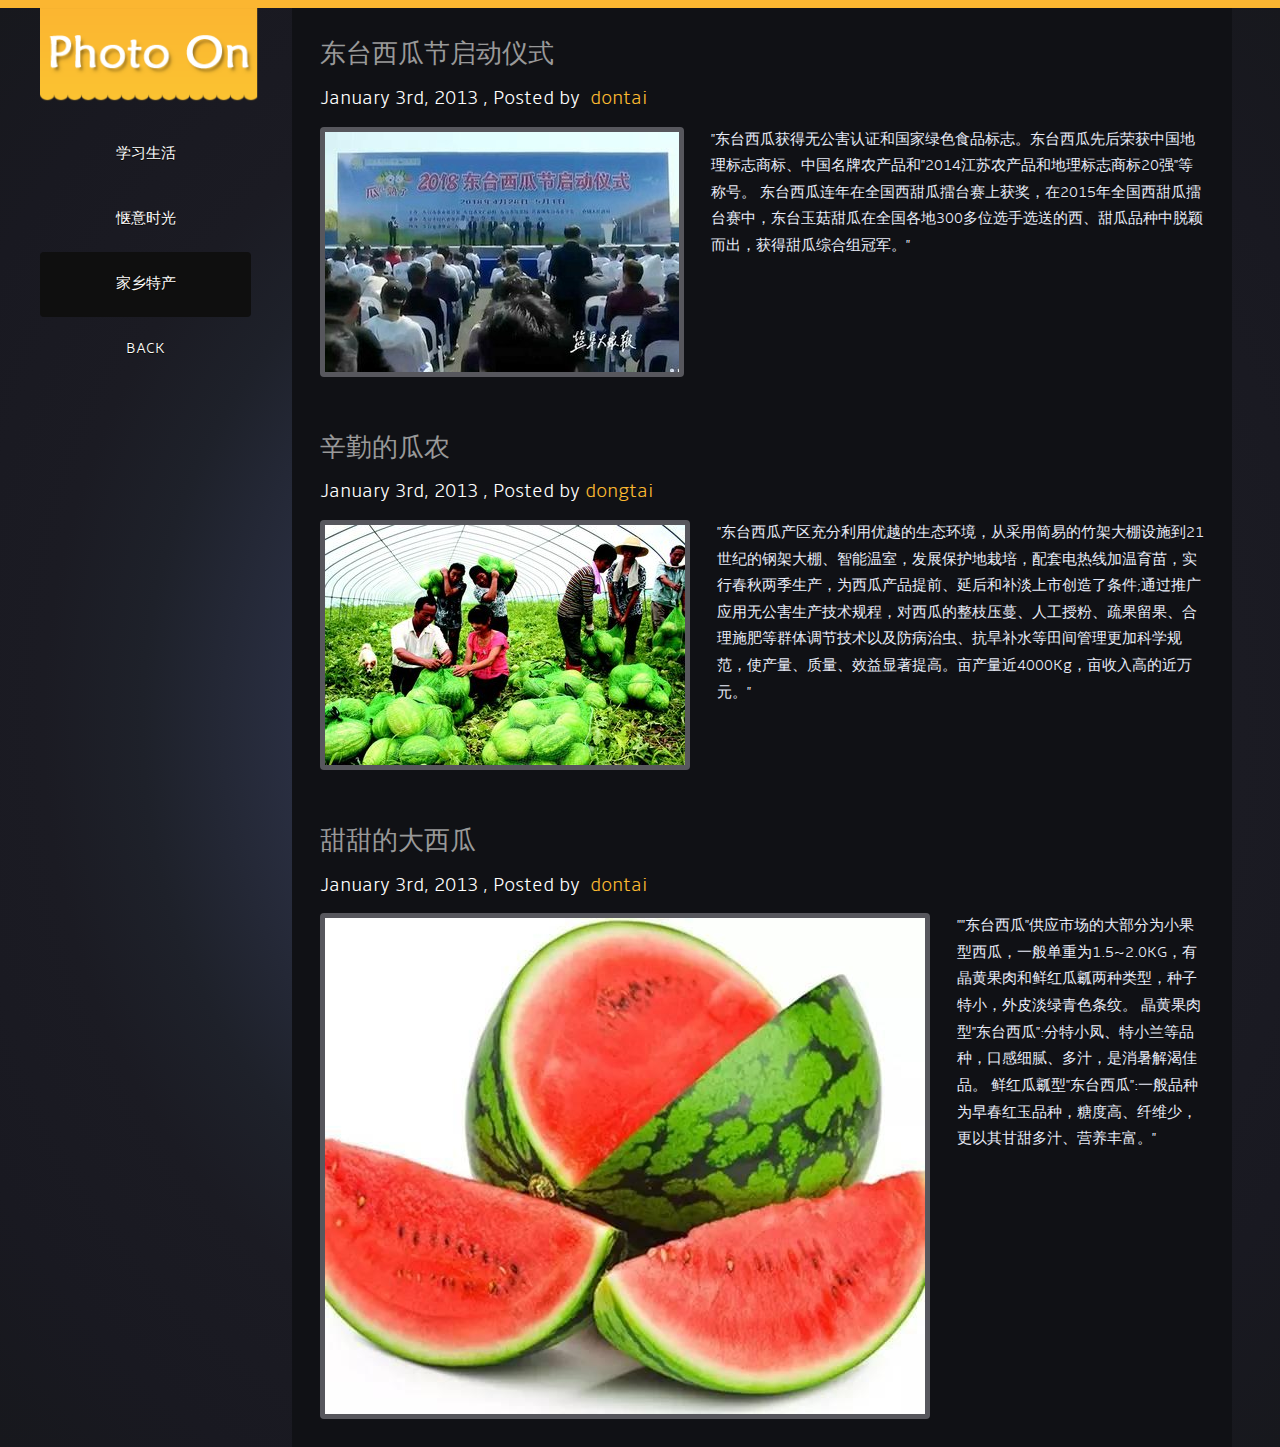
==== commit d35c5cf9: "finalResume" ====
--- a/blog.html
+++ b/blog.html
@@ -1,158 +1,70 @@
-﻿<!DOCTYPE html>
-<!--[if lt IE 7 ]><html class="ie ie6" lang="en"> <![endif]-->
-<!--[if IE 7 ]><html class="ie ie7" lang="en"> <![endif]-->
-<!--[if IE 8 ]><html class="ie ie8" lang="en"> <![endif]-->
-<!--[if (gte IE 9)|!(IE)]><!--><html lang="en"> <!--<![endif]-->
+<!DOCTYPE HTML>
+<html>
 <head>
-
-    <!-- Basic Page Needs
-  ================================================== -->
-	<meta charset="utf-8">
-	<title>MyAlbum</title>
-	<meta name="description" content="Free Html5 Templates and Free Responsive Themes Designed by Kimmy">
-	<meta name="author" content="www.cssmoban.com">
-	
-    <!-- Mobile Specific Metas
-  ================================================== -->
-	<meta name="viewport" content="width=device-width, initial-scale=1, maximum-scale=1">
-    
-    <!-- CSS
-  ================================================== -->
-	<link rel="stylesheet" href="css/zerogrid.css">
-	<link rel="stylesheet" href="css/style.css">
-    <link rel="stylesheet" href="css/responsive.css">
-	<link rel="stylesheet" href="css/responsiveslides.css" />
-	
-	<!--[if lt IE 8]>
-       <div style=' clear: both; text-align:center; position: relative;'>
-         <a href="http://windows.microsoft.com/en-US/internet-explorer/products/ie/home?ocid=ie6_countdown_bannercode">
-           <img src="http://storage.ie6countdown.com/assets/100/images/banners/warning_bar_0000_us.jpg" border="0" height="42" width="820" alt="You are using an outdated browser. For a faster, safer browsing experience, upgrade for free today." />
-        </a>
-      </div>
-    <![endif]-->
-    <!--[if lt IE 9]>
-		<script src="js/html5.js"></script>
-	<![endif]-->
-	
-	<link href='./images/favicon.ico' rel='icon' type='image/x-icon'/>
-	
-	<script src="js/jquery.min.js"></script>
-	<script src="js/responsiveslides.js"></script>
-	<script>
-    $(function () {
-      $("#slider").responsiveSlides({
-        auto: true,
-        pager: false,
-        nav: true,
-        speed: 500,
-        maxwidth: 960,
-        namespace: "centered-btns"
-      });
-    });
-  </script>
-    
+<title>Blog</title>
+<meta http-equiv="Content-Type" content="text/html; charset=utf-8" />
+<meta name="viewport" content="width=device-width, initial-scale=1, maximum-scale=1">
+<link href="css/style.css" rel="stylesheet" type="text/css" media="all" />
 </head>
 <body>
-<!--------------Header--------------->
-<header> 
-	<div id="logo"><a href=""><img src="./images/logo.png"/></a></div>
-	<div id="search">
-		<div class="button-search"></div>
-		<input type="text" value="Search..." onFocus="if (this.value == &#39;Search...&#39;) {this.value = &#39;&#39;;}" onBlur="if (this.value == &#39;&#39;) {this.value = &#39;Search...&#39;;}">
+<div class="wrap">
+<div class="header-right">
+	<div class="logo">
+		<a href="index.html"><img src="images/logo.png" alt="" /> </a>
 	</div>
-</header>
-
-<!--------------Navigation--------------->
-
-<nav>
-	<ul>
-		<li><a href="index.html">学习生活</a></li>
-		<li><a href="blog.html">My荣誉</a></li>
-		<li><a href="gallery.html">惬意时光</a></li>
-		<li><a href="single.html">mini生活圈</a></li>
-		<li><a href="single.html">我的青春</a></li>
-	</ul>
-</nav>
-
-<!--------------Slideshow--------------->
-
-<section class="featured">
-	<div class="rslides_container">
-		<ul class="rslides" id="slider">
-			<li><img src="images/slide1.png"/></li>
-			<li><img src="images/slide2.png"/></li>
-			<li><img src="images/slide3.png"/></li>
+	<div class="menu">
+		<ul class="nav">
+		    <li><a href="Home.html">学习生活</a></li> 
+			<li ><a href="artists.html">惬意时光</a></li>
+			<li class="active"><a href="blog.html">家乡特产</a></li>	
+			<li><a href="index.html">Back</a></li>
 		</ul>
 	</div>
-</section>
-			
-<!--------------Content--------------->
-<section id="content">
-	<div class="zerogrid">
-		<div class="row">
-			<div class="main-content">
-				<div class="row">
-					<div class="col-1-3">
-						<section>
-							<div class="heading">
-								<h2><a href="blog.html">Our Company</a></h2>
-							</div>
-							<div class="content">
-								<img src="images/icon1.jpg"/>
-								<p>Lorem ipsum dolor sit amet, consectetur adipisicing elit, sed do eiusmod tempor incididunt ut labore et dolore. Lorem ipsum dolor sit amet, consectetur adipisicing elit.</p>
-							</div>
-						</section>
-					</div>
-					<div class="col-1-3">
-						<section>
-							<div class="heading">
-								<h2><a href="blog.html">Projects</a></h2>
-							</div>
-							<div class="content">
-								<img src="images/icon2.jpg"/>
-								<p>Lorem ipsum dolor sit amet, consectetur adipisicing elit, sed do eiusmod tempor incididunt ut labore et dolore. Lorem ipsum dolor sit amet, consectetur adipisicing elit.</p>
-							</div>
-						</section>
-					</div>
-					<div class="col-1-3">
-						<section>
-							<div class="heading">
-								<h2><a href="blog.html">Information</a></h2>
-							</div>
-							<div class="content">
-								<img src="images/icon3.jpg"/>
-								<p>Lorem ipsum dolor sit amet, consectetur adipisicing elit, sed do eiusmod tempor incididunt ut labore et dolore. Lorem ipsum dolor sit amet, consectetur adipisicing elit.</p>
-							</div>
-						</section>
-					</div>
-				</div>
-				
-				<div class="row">
-					<div class="col-2-3">
-						<article>
-							<div class="heading">
-								<h2><a href="blog.html">Welcome to Our Company</a></h2>
-							</div>
-							<div class="content">
-								<p>Sed ut perspiciatis unde omnis iste natus error sit voluptatem accusantium doloremque laudantium, totam rem aperiam, eaque ipsa quae ab illo inventore veritatis et quasi architecto beatae vitae dicta sunt explicabo.</p>
-								<p>Nemo enim ipsam voluptatem quia voluptas sit aspernatur aut odit aut fugit, sed quia consequuntur magni dolores eos qui ratione voluptatem sequi nesciunt. Neque porro quisquam est, qui dolorem ipsum quia dolor sit amet, consectetur, adipisci velit, sed quisquam est, qui dolorem ipsum quia dolor sit amet, consectetur, adipisci velit, sed quia non numquam eius modi tempora incidunt ut labore et dolore magnam aliquam quaerat voluptatem.</p>
-							</div>
-						</article>
-					</div>
-					<div class="sidebar col-1-3">
-						<section class="">
-							<div class="heading">Special Offers</div>
-							<div class="content">
-								<img src="images/img.jpg" />
-								<p>Proin et lorem. Quisque odio. Ut gravida, pede sed convallis facilisis, magna dolor egestas dolor, non pulvinar metus magna in velit.</p>
-							</div>
-						</section>
-					</div>
-				</div>
+	<div class="clear"></div>
+</div>
+<div class="header-left">
+	<div class="main" style="margin-top: 0">
+	<div class="blog">
+		<div class="grid">
+			<h4><a>东台西瓜节启动仪式</a></h4>
+			<h5>January 3rd, 2013 , Posted by &nbsp;<a href="index.html">dontai</a></h5>
+			<div class="blog-para">
+			<p><a href="images/pic5.jpg" rel="lightbox"><img src="images/pic5.jpg" alt=""></a>"东台西瓜获得无公害认证和国家绿色食品标志。东台西瓜先后荣获中国地理标志商标、中国名牌农产品和"2014江苏农产品和地理标志商标20强"等称号。 东台西瓜连年在全国西甜瓜擂台赛上获奖，在2015年全国西甜瓜擂台赛中，东台玉菇甜瓜在全国各地300多位选手选送的西、甜瓜品种中脱颖而出，获得甜瓜综合组冠军。"</p>
+			<div class="readmore">
 			</div>
+			</div>
+			<div class="clear"></div>
+		</div>
+		<div class="grid">
+			<h4><a>辛勤的瓜农</a></h4>
+			<h5>January 3rd, 2013 , Posted by&nbsp;<a href="index.html">dongtai</a></h5>
+			<div class="blog-para">
+			<p><a href="images/pic2.jpg" rel="lightbox"><img src="images/pic6.jpg" alt=""></a>"东台西瓜产区充分利用优越的生态环境，从采用简易的竹架大棚设施到21世纪的钢架大棚、智能温室，发展保护地栽培，配套电热线加温育苗，实行春秋两季生产，为西瓜产品提前、延后和补淡上市创造了条件;通过推广应用无公害生产技术规程，对西瓜的整枝压蔓、人工授粉、疏果留果、合理施肥等群体调节技术以及防病治虫、抗旱补水等田间管理更加科学规范，使产量、质量、效益显著提高。亩产量近4000Kg，亩收入高的近万元。"
+			</div>
+			</div>
+			<div class="clear"></div>
+		</div>
+		<div class="grid">
+			<h4><a>甜甜的大西瓜</a></h4>
+			<h5>January 3rd, 2013 , Posted by &nbsp;<a href="index.html">dontai</a></h5>
+			<div class="blog-para">
+			<p><a href="images/pic3.jpg" rel="lightbox"><img src="images/pic7.jpg" alt=""></a>""东台西瓜"供应市场的大部分为小果型西瓜，一般单重为1.5~2.0KG，有晶黄果肉和鲜红瓜瓤两种类型，种子特小，外皮淡绿青色条纹。
+
+晶黄果肉型"东台西瓜":分特小凤、特小兰等品种，口感细腻、多汁，是消暑解渴佳品。
+
+鲜红瓜瓤型"东台西瓜":一般品种为早春红玉品种，糖度高、纤维少，更以其甘甜多汁、营养丰富。"</p>
+
+			<div class="readmore">
+		
+			</div>
+			</div>
+			<div class="clear"></div>
 		</div>
 	</div>
-</section>
+</div>
+</div>
+<div class="clear"></div>
+</div>
 
-
-</body></html>+</body>
+</html>--- a/css/style.css
+++ b/css/style.css
@@ -1,78 +1,879 @@
+
+/* reset */
+html,body,div,span,applet,object,iframe,h1,h2,h3,h4,h5,h6,p,blockquote,pre,a,abbr,acronym,address,big,cite,code,del,dfn,em,img,ins,kbd,q,s,samp,small,strike,strong,sub,sup,tt,var,b,u,i,dl,dt,dd,ol,nav ul,nav li,fieldset,form,label,legend,table,caption,tbody,tfoot,thead,tr,th,td,article,aside,canvas,details,embed,figure,figcaption,footer,header,hgroup,menu,nav,output,ruby,section,summary,time,mark,audio,video{margin:0;padding:0;border:0;font-size:100%;font:inherit;vertical-align:baseline;}
+article, aside, details, figcaption, figure,footer, header, hgroup, menu, nav, section {display: block;}
+ol,ul{list-style:none;margin:0;padding:0;}
+blockquote,q{quotes:none;}
+blockquote:before,blockquote:after,q:before,q:after{content:'';content:none;}
+table{border-collapse:collapse;border-spacing:0;}
+/* start editing from here */
+a{text-decoration:none;}
+.txt-rt{text-align:right;}/* text align right */
+.txt-lt{text-align:left;}/* text align left */
+.txt-center{text-align:center;}/* text align center */
+.float-rt{float:right;}/* float right */
+.float-lt{float:left;}/* float left */
+.clear{clear:both;}/* clear float */
+.pos-relative{position:relative;}/* Position Relative */
+.pos-absolute{position:absolute;}/* Position Absolute */
+.vertical-base{	vertical-align:baseline;}/* vertical align baseline */
+.vertical-top{	vertical-align:top;}/* vertical align top */
+.underline{	padding-bottom:5px;	border-bottom: 1px solid #eee; margin:0 0 20px 0;}/* Add 5px bottom padding and a underline */
+nav.vertical ul li{	display:block;}/* vertical menu */
+nav.horizontal ul li{	display: inline-block;}/* horizontal menu */
+img{max-width:100%;}
+/*end reset*/
+@font-face {
+	font-family: 'AmbleRegular';
+    src: url( '../fonts/Amble-Light-webfont.ttf ') format("truetype"); 
+}
+body {
+	font-family: 'AmbleRegular';
+	font-size: 100%;
+	color: #555;
+	border-top:8px solid #FBB631;
+	/*bg*/
+	background: rgb(66,75,114);
+	background: -moz-radial-gradient(center, ellipse cover,  rgba(66,75,114,1) 2%, rgba(30,33,42,1) 55%, rgba(27,27,35,1) 66%, rgba(25,25,33,1) 84%, rgba(23,24,29,1) 100%);
+	background: -webkit-gradient(radial, center center, 0px, center center, 100%, color-stop(2%,rgba(66,75,114,1)), color-stop(55%,rgba(30,33,42,1)), color-stop(66%,rgba(27,27,35,1)), color-stop(84%,rgba(25,25,33,1)), color-stop(100%,rgba(23,24,29,1)));
+	background: -webkit-radial-gradient(center, ellipse cover,  rgba(66,75,114,1) 2%,rgba(30,33,42,1) 55%,rgba(27,27,35,1) 66%,rgba(25,25,33,1) 84%,rgba(23,24,29,1) 100%);
+	background: -o-radial-gradient(center, ellipse cover,  rgba(66,75,114,1) 2%,rgba(30,33,42,1) 55%,rgba(27,27,35,1) 66%,rgba(25,25,33,1) 84%,rgba(23,24,29,1) 100%);
+	background: -ms-radial-gradient(center, ellipse cover,  rgba(66,75,114,1) 2%,rgba(30,33,42,1) 55%,rgba(27,27,35,1) 66%,rgba(25,25,33,1) 84%,rgba(23,24,29,1) 100%);
+	background: radial-gradient(ellipse at center,  rgba(66,75,114,1) 2%,rgba(30,33,42,1) 55%,rgba(27,27,35,1) 66%,rgba(25,25,33,1) 84%,rgba(23,24,29,1) 100%);
+	filter: progid:DXImageTransform.Microsoft.gradient( startColorstr='#424b72', endColorstr='#17181d',GradientType=1 );
+}
+.wrap {
+	width: 1200px;
+	margin: 0 auto;
+}
+/*header-bg*/
+.header-right {
+	float: left;
+	width: 18.666666%;
+}
+.logo {
+	text-align:left;
+}
+.menu {
+	width: 94.333%;
+	text-align: left;
+}
+/*nav*/
+.nav {
+	margin-top: 6%;
+	text-align: center;
+}
+.nav li {
+	display: inherit;
+}
+.nav li a {
+	text-shadow: 0 1px 0px rgb(10, 7, 0);
+	font-family: 'AmbleRegular';
+	display: block;
+	color: #fff;
+	font-size: 0.924em;
+	line-height: 45px;
+	padding: 10px 0;
+	text-decoration: none;
+	text-transform: uppercase;]
+	-webkit-border-radius: 4px;
+	-moz-border-radius:4px;
+	-o-border-radius: 4px;
+	border-radius: 4px;
+	-webkit-transition: all 0.3s;
+	-moz-transition: all 0.3s;
+	transition: all 0.3s;
+}
+.nav li.active a {
+	color: #FCFCFC;
+	background: rgba(15, 15, 15, 1);
+}
+.nav li a:hover {
+	color: #FFFFFF;
+	background: rgba(15, 15, 15, 1);
+}
+/* Search form */
+.searchform {
+	margin-top: 6%;
+	display: inline-block;
+}
+.searchform .searchfield {
+	font-family: 'AmbleRegular';
+	font-size: 0.924em;
+	font-weight: normal;
+	line-height: 1.8em;
+	padding: 6px 10px;
+	width: 150px;
+	border: 1px solid #1F1F1F;
+	outline: none;
+	-webkit-border-radius: 4px;
+	-moz-border-radius:4px;
+	-o-border-radius: 4px;
+	border-radius: 4px;
+	-moz-box-shadow: inset 1px 1px 2px #A1A1A1;
+	-webkit-box-shadow: inset 1px 1px 2px #A1A1A1;
+	box-shadow: inner 1px 1px 2px #A1A1A1;
+}
+.searchfield:focus {
+	width: 200px;
+}
+.searchfield:not(:focus) {
+	width: 150px;
+}
+/* Search form colors */
+.searchform input, .searchform input:not(:focus) {
+	color: #555;
+	background:#ffffff;
+}
+.searchfield:focus {
+	color: #555;
+}
+.tlinks{text-indent:-9999px;height:0;line-height:0;font-size:0;overflow:hidden;}
+/*========================
+ Transitions
+ ========================*/
+.searchfield:focus, .searchfield:not(:focus) {
+	-webkit-transition-property: width;
+	-webkit-transition-duration: 0.5s, 0.5s;
+	-webkit-transition-timing-function: linear, ease-out;
+}
+
+.header-left{
+	float: left;
+	width: 78.333%;
+	margin-left: 2.33%;
+}
+.lb-album {
+	font-family: 'AmbleRegular';
+	margin: 0 auto;
+}
+.lb-album li {
+	width: 24.9999%;
+	float: left;
+	position: relative;
+}
+.lb-album li:nth-child(4), .lb-album li:nth-child(8), .lb-album li:nth-child(12) {
+	margin-right: 0;
+}
+.lb-album li > a, .lb-album li > a img {
+	display: block;
+}
+.lb-album li > a {
+	position: relative;
+	-moz-border-radius: 4px;
+	-webkit-border-radius: 4px;
+	border-radius: 4px 4px 4px 4px;
+}
+.lb-album li > a span {
+	position:absolute;
+	width: 100%;
+	height: 100%;
+	top: 0px;
+	left: 0px;
+	text-align: center;
+	line-height: 150px;
+	color: #fff;
+	text-shadow: 0px 1px 1px rgba(255,255,255,0.6);
+	font-size: 24px;
+	opacity: 0;
+	filter: alpha(opacity=0); /* internet explorer */
+	-ms-filter: "progid:DXImageTransform.Microsoft.Alpha(opacity=0)"; /*IE8*/
+	background: rgba(64, 72, 109, 0.61);
+	-moz-transition: opacity 0.3s linear;
+	-o-transition: opacity 0.3s linear;
+	-ms-transition: opacity 0.3s linear;
+	transition: opacity 0.3s linear;
+}
+.lb-album li > a:hover span {
+	opacity: 1;
+	filter: alpha(opacity=99); /* internet explorer */
+	-ms-filter: "progid:DXImageTransform.Microsoft.Alpha(opacity=99)"; /*IE8*/
+}
+.lb-overlay {
+	width: 0px;
+	height: 0px;
+	position: fixed;
+	overflow: hidden;
+	left: 0px;
+	top: 0px;
+	padding: 0px;
+	z-index: 99;
+	text-align: center;
+	background:rgba(64, 72, 109, 0.94);
+}
+.lb-overlay > div {
+	position: relative;
+	color: rgba(27,54,81,0.8);
+	opacity: 0;
+	filter: alpha(opacity=0); /* internet explorer */
+	-ms-filter: "progid:DXImageTransform.Microsoft.Alpha(opacity=0)"; /*IE8*/
+	width: 550px;
+	margin: 10px auto 0px auto;
+	text-shadow: 0px 1px 1px rgba(255,255,255,0.6);
+	-webkit-transition: opacity 0.3s linear 1.3s;
+	-moz-transition: opacity 0.3s linear 1.3s;
+	-o-transition: opacity 0.3s linear 1.3s;
+	-ms-transition: opacity 0.3s linear 1.3s;
+	transition: opacity 0.3s linear 1.3s;
+}
+.lb-overlay div h3, .lb-overlay div p {
+	padding: 0px 20px;
+	width: 200px;
+	height: 60px;
+	color: #fff;
+}
+.lb-overlay div h3 {
+	color: #fff;
+	font-size: 36px;
+	float: left;
+	text-align: right;
+	border-right: 1px solid rgba(27,54,81,0.4);
+}
+.lb-overlay div h3 span, .lb-overlay div p {
+	font-size: 16px;
+	font-style: italic;
+}
+.lb-overlay div h3 span {
+	display: block;
+	line-height: 6px;
+}
+.lb-overlay div p {
+	text-align: left;
+	float: left;
+	width: 260px;
+}
+.lb-overlay a.lb-close {
+	font-family: 'AmbleRegular';
+	font-size: 0.924em;
+	padding: 4px;
+	background: rgba(64, 72, 109, 0.61);
+	z-index: 1001;
+	color: #fff;
+	position: absolute;
+	top: 43px;
+	left: 50%;
+	font-size: 15px;
+	line-height: 26px;
+	text-align: center;
+	width: 50px;
+	height: 23px;
+	overflow: hidden;
+	margin-left: -25px;
+	opacity: 0;
+	filter: alpha(opacity=0); /* internet explorer */
+	-ms-filter: "progid:DXImageTransform.Microsoft.Alpha(opacity=0)"; /*IE8*/
+	-webkit-box-shadow: 0px 1px 2px rgba(0,0,0,0.3);
+	-moz-box-shadow: 0px 1px 2px rgba(0,0,0,0.3);
+	box-shadow: 0px 1px 2px rgba(0,0,0,0.3);
+	-webkit-transition: opacity 0.3s linear 1.2s;
+	-moz-transition: opacity 0.3s linear 1.2s;
+	-o-transition: opacity 0.3s linear 1.2s;
+	-ms-transition: opacity 0.3s linear 1.2s;
+	transition: opacity 0.3s linear 1.2s;
+}
+.lb-overlay img {
+	/* height: 100%; For Opera max-height does not seem to work */
+	max-height: 100%;
+	position: relative;
+	-webkit-box-shadow: 1px 1px 4px rgba(0,0,0,0.3);
+	-moz-box-shadow: 1px 1px 4px rgba(0,0,0,0.3);
+	box-shadow: 0px 2px 7px rgba(0,0,0,0.2);
+}
+.lb-overlay:target {
+	width: auto;
+	height: auto;
+	bottom: 0px;
+	right: 0px;
+	padding: 80px 100px 120px 100px;
+}
+.lb-overlay:target img {
+	-webkit-animation: fadeInScale 1.2s ease-in-out;
+	-moz-animation: fadeInScale 1.2s ease-in-out;
+	-o-animation: fadeInScale 1.2s ease-in-out;
+	-ms-animation: fadeInScale 1.2s ease-in-out;
+	animation: fadeInScale 1.2s ease-in-out;
+}
+.lb-overlay:target a.lb-close, .lb-overlay:target > div {
+	opacity: 1;
+	filter: alpha(opacity=99); /* internet explorer */
+	-ms-filter: "progid:DXImageTransform.Microsoft.Alpha(opacity=99)"; /*IE8*/
+}
+@-webkit-keyframes fadeInScale {
+0% { -webkit-transform: scale(0.6); opacity: 0; }
+100% { -webkit-transform: scale(1); opacity: 1; }
+}
+@-moz-keyframes fadeInScale {
+0% { -moz-transform: scale(0.6); opacity: 0; }
+100% { -moz-transform: scale(1); opacity: 1; }
+}
+@-o-keyframes fadeInScale {
+0% { -o-transform: scale(0.6); opacity: 0; }
+100% { -o-transform: scale(1); opacity: 1; }
+}
+@-ms-keyframes fadeInScale {
+0% { -ms-transform: scale(0.6); opacity: 0; }
+100% { -ms-transform: scale(1); opacity: 1; }
+}
+@keyframes fadeInScale {
+0% { transform: scale(0.6); opacity: 0; }
+100% { transform: scale(1); opacity: 1; }
+}
+
 /*
-Free Basic Html5 Responsive Templates
-Author: Kimmy
-Author URI: http://www.cssmoban.com/
-*/
-/* ---------------------Reset----------------------- */
-a,abbr,acronym,address,applet,article,aside,audio,b,blockquote,big,body,center,canvas,caption,cite,code,command,datalist,dd,del,details,dfn,dl,div,dt,em,embed,fieldset,figcaption,figure,font,footer,form,h1,h2,h3,h4,h5,h6,header,hgroup,html,i,iframe,img,ins,kbd,keygen,label,legend,li,meter,nav,object,ol,output,p,pre,progress,q,s,samp,section,small,span,source,strike,strong,sub,sup,table,tbody,tfoot,thead,th,tr,tdvideo,tt,u,ul,var{background:transparent;border:0 none;font-size:100%;margin:0;padding:0;border:0;outline:0;vertical-align:top;}ol, ul {list-style:none;}blockquote, q {quotes:none;}table, table td {padding:0;border:none;border-collapse:collapse;}img {vertical-align:top;}embed {vertical-align:top;}
-article, aside, audio, canvas, command, datalist, details, embed, figcaption, figure, footer, header, hgroup, keygen, meter, nav, output, progress, section, source, video {display:block;}
-mark, rp, rt, ruby, summary, time {display:inline;}
-input, textarea {border:0; padding:0; margin:0; outline: 0;}
-iframe {border:0; margin:0; padding:0;}
-input, textarea, select {margin:0; padding:0px;}
+ 100% Height for Opera as the max-height seems to be ignored, not optimal for large screens
+ http://bricss.net/post/11230266445/css-hack-to-target-opera
+ */
+x:-o-prefocus, .lb-overlay img {
+	height: 100%;
+}
+.main{
+	margin-top:3%;
+	background: #101115;
+	padding: 3%;
+}
+.content{
+	float: left;
+	width: 76.33%;
+}
+.content h2{
+	font-size:1.6em;
+	color: #FBB931;
+}
+.para-top{
+	margin-top: 3%;
+}
+.content p{
+	line-height:1.8em;
+ 	font-size: 0.924em;
+ 	color: rgba(231, 235, 247, 1);
+}
+.banner{
+	margin-top: 3%;
+}
+.banner:first-child{
+	margin-top: 0;
+}
+.banner img{
+	border-radius: 4px;
+	-webkit-border-radius: 4px;
+	-moz-border-radius: 4px;
+	-o-border-radius: 4px;
+	background-color: rgba(142, 143, 150, 0.56);
+	padding: 5px;
+}
+/*sidebar*/
+.sidebar{
+	float: left;
+	width:18.333%;
+	margin-left: 4.333%;
+}
+.blog:first-child{
+	margin-top: 0;
+}
+.blog{
+	margin-top: 6%;
+}
+.blog h2{
+	font-size:1.6em;
+	color: #FBB931;
+}
+.blog-img{
+	margin-top: 12%;
+}
+.blog-text{
+	margin-top: 3%;
+}
+ .blog-text a{
+ 	line-height:1.8em;
+ 	font-size: 0.924em;
+ 	color:#fff;
+ 	text-transform:capitalize;
+ }
+.blog-text span{
+	line-height:1.8em;
+	color: rgba(141, 156, 199, 1);
+}
+/* Button 3 */
+.readmore {
+	display: inline-block;
+	margin-top: 3%;
+}
+.btn {
+	border: none;
+	font-family: inherit;
+	font-size:0.924em;
+	cursor: pointer;
+	padding: 10px 20px;
+	display: inline-block;
+	text-transform: capitalize;
+	letter-spacing: 1px;
+	outline: none;
+	position: relative;
+	-webkit-transition: all 0.3s;
+	-moz-transition: all 0.3s;
+	transition: all 0.3s;
+	-webkit-border-radius: 4px;
+	-moz-border-radius:4px;
+	-o-border-radius: 4px;
+	border-radius: 4px;
+}
+.btn:after {
+	content: '';
+	position: absolute;
+	z-index: -1;
+	-webkit-transition: all 0.3s;
+	-moz-transition: all 0.3s;
+	transition: all 0.3s;
+}
+/* Button 3 */
+.btn-3 {
+	background: #fcad26;
+	color: #fff;
+}
+.btn-3:hover {
+	background: #f29e0d;
+}
 
-/* -------------------------------------------- */
-/* ------------------Style---------------------- */
-/* -------------------------------------------- */
-html, body {width:100%; padding:0; margin:0;}
-body {background: #EFEFEF url(../images/bodybg.jpg) repeat-x;color: #474747;font: 12px/25px Arial, Helvetica, sans-serif;}
+.btn-3:active {
+	background: #f58500;
+	top: 2px;
+}
+.btn-3:before {
+	position: absolute;
+	height: 100%;
+	left: 0;
+	top: 0;
+	line-height: 3;
+	font-size: 140%;
+	width: 60px;
+}
+/* Button 3e */
+.btn-3e {
+	overflow: hidden;
+}
+.btn-3e:before {
+	left: auto;
+	right: 10px;
+	z-index: 2;
+}
+.btn-3e:after {
+	width: 30%;
+	height: 200%;
+	background: rgba(255,255,255,0.1);
+	z-index: 1;
+	right: 0;
+	top: 0;
+	margin: -5px 0 0 -5px;
+	-webkit-transform-origin: 0 0;
+	-webkit-transform: rotate(-20deg);
+	-moz-transform-origin: 0 0;
+	-moz-transform: rotate(-20deg);
+	-ms-transform-origin: 0 0;
+	-ms-transform: rotate(-20deg);
+	transform-origin: 0 0;
+	transform: rotate(-20deg);
+}
+.btn-3e:hover:after {
+	width: 40%;
+}
+/*footer*/
+.footer-bg{
+	background: rgba(61, 68, 88, 0.35);
+}
+.f-main{
+	padding: 3% 0;
+}
+.f-grid {
+	float: left;
+	width: 37.33%;
+	margin-right: 3.33%;
+}
+.f-grid:nth-child(3){
+	margin-right: 0;
+}
+.f-icons {
+	float: left;
+	width: 21.33%;
+}
+.f-grid h4,.f-icons h4{
+	margin-bottom:3%;
+	font-size:1.6em;
+	color: #fff;
+}
+.f-icons nav{
+	margin-top: 6%;
+}
+.f-grid nav ul li {
+	margin-bottom: 10px;
+	line-height: 1.8em;
+	border-bottom: 1px solid rgba(112, 136, 167, 0.19);
+}
+.f-grid nav ul li a {
+	line-height:2.2em;
+	color: #ddd;
+	font-size: 0.924em;
+	word-spacing: 2px;
+	-webkit-transition: all 0.3s;
+	-moz-transition: all 0.3s;
+	transition: all 0.3s;
+}
+.f-grid nav ul li a:hover{
+	color: #FBB931;
+}
+.f-grid a:hover{
+	color:#fff;
+}
+.f-grid p, .f-grid span {
+	color: #ddd;
+	font-size: 0.924em;
+	line-height: 1.8em;
+	margin-bottom: 5px;
+}
+.f-grid a {
+	color: #FBB931;
+	font-size: 0.924em;
+}
+.f-icons nav ul li{
+	display: inline-block;
+	margin-right:2%;
+}
+.ftr-bg{
+	background: #1A1A22;
+}
+.footer{
+	padding: 30px 0;
+}
+.footer p.w3-link {
+	text-align:center;
+	color: #eee;
+	font-size: 0.924em;
+}
+.footer p.w3-link a {
+	color: #FBB931;
+	text-decoration: none;
+	font-size: 0.924em;
+	-webkit-transition: all 0.3s;
+	-moz-transition: all 0.3s;
+	transition: all 0.3s;
+}
+.footer p.w3-link a:hover {
+	color: #FDDD9C;
+}
+/*artists*/
+.artists{
+	margin-top: 6%;
+}
+.artists:first-child{
+	margin-top: 0%;
+}
+.artists h2{
+	font-size:1.6em;
+	color:#999;
+}
+/*blog*/
+.grid{
+	margin-top: 6%;
+}
+.grid:first-child{
+	margin-top: 0%;
+}
+.grid h4 a{
+	text-transform: capitalize;
+	font-size: 1.6em;
+	color:#999;
+}
+.grid h5 {
+	font-size: 1.2em;
+	color: #fff;
+	margin: 2% 0 2%;
+}
+.grid h5 a {
+	color: #FBB931;
+		
+}
+.grid h5 a:hover{
+	color:#fff;
+}
+.blog-para p a {
+	display: block;
+}
+.blog-para img {
+	float: left;
+	margin-right: 3%;
+}
+.blog-para img {
+	border-radius: 4px;
+	-webkit-border-radius: 4px;
+	-moz-border-radius: 4px;
+	-o-border-radius: 4px;
+	background-color: rgba(142, 143, 150, 0.56);
+	padding: 5px;
+}
+.grid p {
+	line-height: 1.8em;
+	font-size: 0.924em;
+	color: rgba(231, 235, 247, 1);
+}
+/***Contact*/
+.contact-form{
+	position:relative;
+	padding-bottom:30px;
+}
+.contact-form div{
+	padding:5px 0;
+}
+.contact-form span{
+	color: #fff;
+	display: block;
+	font-size: 0.924em;
+	padding-bottom: 5px;
+}
+.span_1_of_2 h3 {
+	margin-bottom:1%;
+	text-transform: capitalize;
+	font-size: 1.6em;
+	color: #999;
+}
+.span_2_of_4 h3 {
+	text-transform: capitalize;
+	font-size: 1.6em;
+	color: #999;
+	margin-bottom: 1%;
+}
+.contact-form input[type="text"],.contact-form textarea{
+	font-size:1.1em;
+	font-family: 'Source Sans Pro', sans-serif;
+	color: #555;
+	padding: 6px;
+	display: block;
+	width: 98%;
+	background: rgba(255, 255, 255, 0.17);
+	border: 1px solid #363636;
+	outline: none;
+	-webkit-appearance: none;
+	border-radius: 4px;
+	-webkit-border-radius: 4px;
+	-moz-border-radius: 4px;
+	-o-border-radius: 4px;
+}
+.contact-form textarea{
+	resize:none;
+	height:120px;		
+}
+.contact-form input[type="submit"]{
+	cursor:pointer;
+	padding: 8px 16px;
+	border-radius:4px;
+	-webkit-border-radius:4px;
+	-moz-border-radius:4px;
+	-o-border-radius:4px;
+	font-size: 0.924em;
+	color: #fff;
+	position: absolute;
+	letter-spacing: 1px;
+	right: 0;
+	font-weight:600;
+	border: 1px solid #C0921B;
+	background: #fcad26;
+	box-shadow: 0 -1px 1px rgba(0,0,0,0.2) inset, 0 1px 1px rgba(255,255,255,0.8) inset, 1px 2px 2px -1px rgba(0,0,0,0.3);
+	-moz-box-shadow: 0 -1px 1px rgba(0,0,0,0.2) inset, 0 1px 1px rgba(255,255,255,0.8) inset, 1px 2px 2px -1px rgba(0,0,0,0.3);
+	-webkit-box-shadow: 0 -1px 1px rgba(0,0,0,0.2) inset, 0 1px 1px rgba(255,255,255,0.8) inset, 1px 2px 2px -1px rgba(0,0,0,0.3);
+}
+.contact-form input[type="submit"]:hover{
+	background: #E29614;
+}
+.company_address p{
+	line-height: 1.8em;
+	font-size: 0.924em;
+	color: rgba(231, 235, 247, 1);
+}
+.company_address p span{
+	color: #FBB931;
+	cursor:pointer;
+}
+.company_address p span:hover{
+	color: #fff;
+	-webkit-transition:0.5s;
+}
+.map{
+	border:1px solid #C7C7C7;
+	margin:3% 0;
+}
+.col.span_2_of_4 {
+	margin-top: 3%;
+}
+/*details*/
+.details h2 {
+	text-transform: capitalize;
+	font-size: 1.6em;
+	color: #fff;
+}
+.details h2 span{
+	color: #FBB931;
+}
+.det-pic{
+	padding:3% 0 0;
+}
+.det-pic img{
+	border-radius: 4px;
+	-webkit-border-radius: 4px;
+	-moz-border-radius: 4px;
+	-o-border-radius: 4px;
+	background-color: rgba(142, 143, 150, 0.56);
+	padding: 5px;
+}
+.det-para{
+	margin-top: 3%;
+}
+.det-para p{
+	line-height: 1.8em;
+	font-size: 0.924em;
+	color: rgba(231, 235, 247, 1);
+}
+/*404*/
+.page{
+	text-align:center;
+}
+.page h2{
+	font-family: 'AmbleRegular';
+	font-size: 12em;
+	color: #FBB931;
+}
 
-/*-------------------------*/
-a{color: #8064A2;text-decoration: none;}
-a:hover {text-decoration: none;}
+/***** Media Quries *****/
+@media only screen and (max-width: 1024px) {
+	.wrap{
+		width:95%;
+	}
+	.f-icons nav ul li:nth-child(2){
+		display: none;
+	}
+	.lb-album li > a span {
+		line-height: 126px;
+	}
+}
+/*  GO FULL WIDTH AT LESS THAN 800 PIXELS */
 
-a.button, input.button {	cursor: pointer;	color: #ffffff;	line-height: 12px;	font-family: Arial, Helvetica, sans-serif;	font-size: 12px;	font-weight: bold;	background: #8064A2;	border:1px solid #ffffff; -webkit-border-radius: 5px;-moz-border-radius: 5px;-khtml-border-radius: 5px;border-radius: 5px;;}
-a.button {	display: inline-block;	text-decoration: none;	padding: 6px 12px 6px 12px;}
-input.button {	margin: 0;	border: 0;	height: 24px;	padding: 0px 12px 0px 12px;}
-a.button:hover, input.button:hover {}
+@media only screen and (max-width: 800px) {
+	.wrap{
+		width:95%;
+	}
+	.header-right {
+		float: left;
+		width: 26.666666%;
+	}
+	.header-left{
+		float: left;
+		width: 70.333%;
+		margin-left: 2.33%;
+	}
+	.f-icons nav ul li:nth-child(2),.f-icons nav ul li:nth-child(3){
+		display: none;
+	}
+	.lb-album li > a span {
+		line-height: 96px;
+	}
+}
+/*  GO FULL WIDTH AT LESS THAN 640 PIXELS */
 
-/*-------------header */
-header {width:960px;margin: 0px auto; height: 130px; position:relative; background: #000000 url(../images/headerbg.jpg) no-repeat top center;}
+@media only screen and (max-width: 640px){
+	.wrap{
+		width:95%;
+	}
+	.header-right {
+		float: left;
+		width: 32.666666%;
+	}
+	.header-left{
+		float: left;
+		width: 64.333%;
+		margin-left: 2.33%;
+	}
+	.f-icons nav ul li:nth-child(2),.f-icons nav ul li:nth-child(3){
+		display: none;
+	}
+	.lb-album li > a span {
+		line-height: 46px;
+		font-size:0.924em;
+	}
+	.content {
+		float: none;
+		width: 100%;
+	}
+	.sidebar {
+		float: none;
+		width: 100%;
+		margin-left: 0%;
+	}
+	.blog:first-child {
+		margin-top: 6%;
+	}
+	.f-icons {
+		float: none;
+		width: 100%;
+	}
+	.f-grid {
+		float: none;
+		width: 100%;
+		margin-right:0%;
+	}
+	.f-icons nav {
+		margin-bottom: 3%;
+	}
+	.blog-para img {
+		float: none;
+		margin-right: 0%;
+	}
+}
+/*  GO FULL WIDTH AT LESS THAN 480 PIXELS */
 
-header #logo {position:absolute; top:40px; left: 30px;}
+@media only screen and (max-width: 480px) {
+	.wrap{
+		width:95%;
+	}
+		.header-right {
+		float: left;
+		width: 38.666666%;
+	}
+	.header-left{
+		float: left;
+		width: 58.333%;
+		margin-left: 2.33%;
+	}
+	.f-icons nav ul li:nth-child(2),.f-icons nav ul li:nth-child(3){
+		display: none;
+	}
+	.lb-album li > a span {
+		line-height: 46px;
+		font-size:0.924em;
+	}
+	.content {
+		float: none;
+		width: 100%;
+	}
+	.sidebar {
+		float: none;
+		width: 100%;
+		margin-left: 0%;
+	}
+	.blog:first-child {
+		margin-top: 6%;
+	}
+	.f-icons {
+		float: none;
+		width: 100%;
+	}
+	.f-grid {
+		float: none;
+		width: 100%;
+		margin-right:0%;
+	}
+	.f-icons nav {
+		margin-bottom: 3%;
+	}
+	.blog-para img {
+		float: none;
+		margin-right: 0%;
+	}
+}
 
-header #search {position: absolute;top: 70px;right: 50px;	width: 258px;z-index: 15;}
-header .button-search {	position: absolute;	left: 0px;	background: url('../images/button-search.png') center center no-repeat;	width: 28px;	height: 24px;	border-right: 1px solid #CCCCCC;	cursor: pointer;}
-header #search input {	background: #FFF;	padding: 1px 1px 1px 33px;	width: 222px;	height: 21px;	border: 1px solid #CCCCCC;	-webkit-border-radius: 3px 3px 3px 3px;	-moz-border-radius: 3px 3px 3px 3px;	-khtml-border-radius: 3px 3px 3px 3px;	border-radius: 3px 3px 3px 3px;}
-
-/*------------menu */
-nav {width:960px;height: 43px;margin: 0 auto 15px auto;background:#8064A2; border:1px solid #FFF;-webkit-border-radius: 5px;-moz-border-radius: 5px;-khtml-border-radius: 5px;border-radius: 5px;}
-nav ul {list-style: none;margin: 0;padding: 0 5px;}
-nav ul li {position: relative;float: left;padding: 5px;}
-nav ul li:hover {background: url('../images/menu-bg-act.jpg') repeat-x;}
-nav ul li a {font-size: 15px; color: #ffffff;display: block;padding: 6px 10px 6px 10px;margin-bottom: 5px;z-index: 6;position: relative;font-weight:bold; text-transform:uppercase;}
-nav ul li:hover a{color:#000;}
-
-.featured{width:960px; margin:0 auto;}
-/*-------------content */
-#content {}
-
-.main-content{}
-.main-content article{margin: 20px 0;overflow:hidden; position:relative}
-.main-content .heading h2{ font-size:22px; line-height:25px; letter-spacing:-1px; font-weight:normal; margin:10px 0;}
-.main-content .heading .info{font-size:12px; font-style:italic;}
-.main-content .content{}
-.main-content .content img{float:left; margin:5px; padding:5px; border:1px solid #999;}
-.main-content p{margin: 5px 0;}
-.main-content .footer{}
-.main-content .footer .more{float:right;}
-.main-content .footer .more a{ text-decoration:none; text-transform:uppercase;}
-
-.sidebar .heading{font-size:22px; font-weight:normal; padding: 10px ; color:#8064A2;}
-.sidebar .content{padding:15px;border-top:3px solid #8B8B8B;}
-.sidebar .content img{float:left; margin:5px;}
-.sidebar .content a{color:#8064A2;}
-
-/*------------footer */ 
-footer { background:#000000;}
-footer .wrapper{padding: 20px 0px;}
-footer .heading{ color:#CCCCCC; padding-bottom:5px; padding-left:10px;font-size:20px; font-weight:normal; text-transform:uppercase;}
-footer .content{color:#333333; padding-left:10px;}
-footer .content img{float:left; margin:5px;}
-footer ul {margin:0; padding:0;list-style-image:none;}
-footer ul li { list-style:circle;margin-left:20px;}
-footer ul li a { font-size:14px; color:#515151;}
-footer ul li a:hover {color:#8064A2; text-decoration:none; cursor:pointer;}
-
-/*-------------copyright*/
-#copyright{ width:100%; display:inline-block; text-align:center; padding:8px 0px;color:#ffffff;}